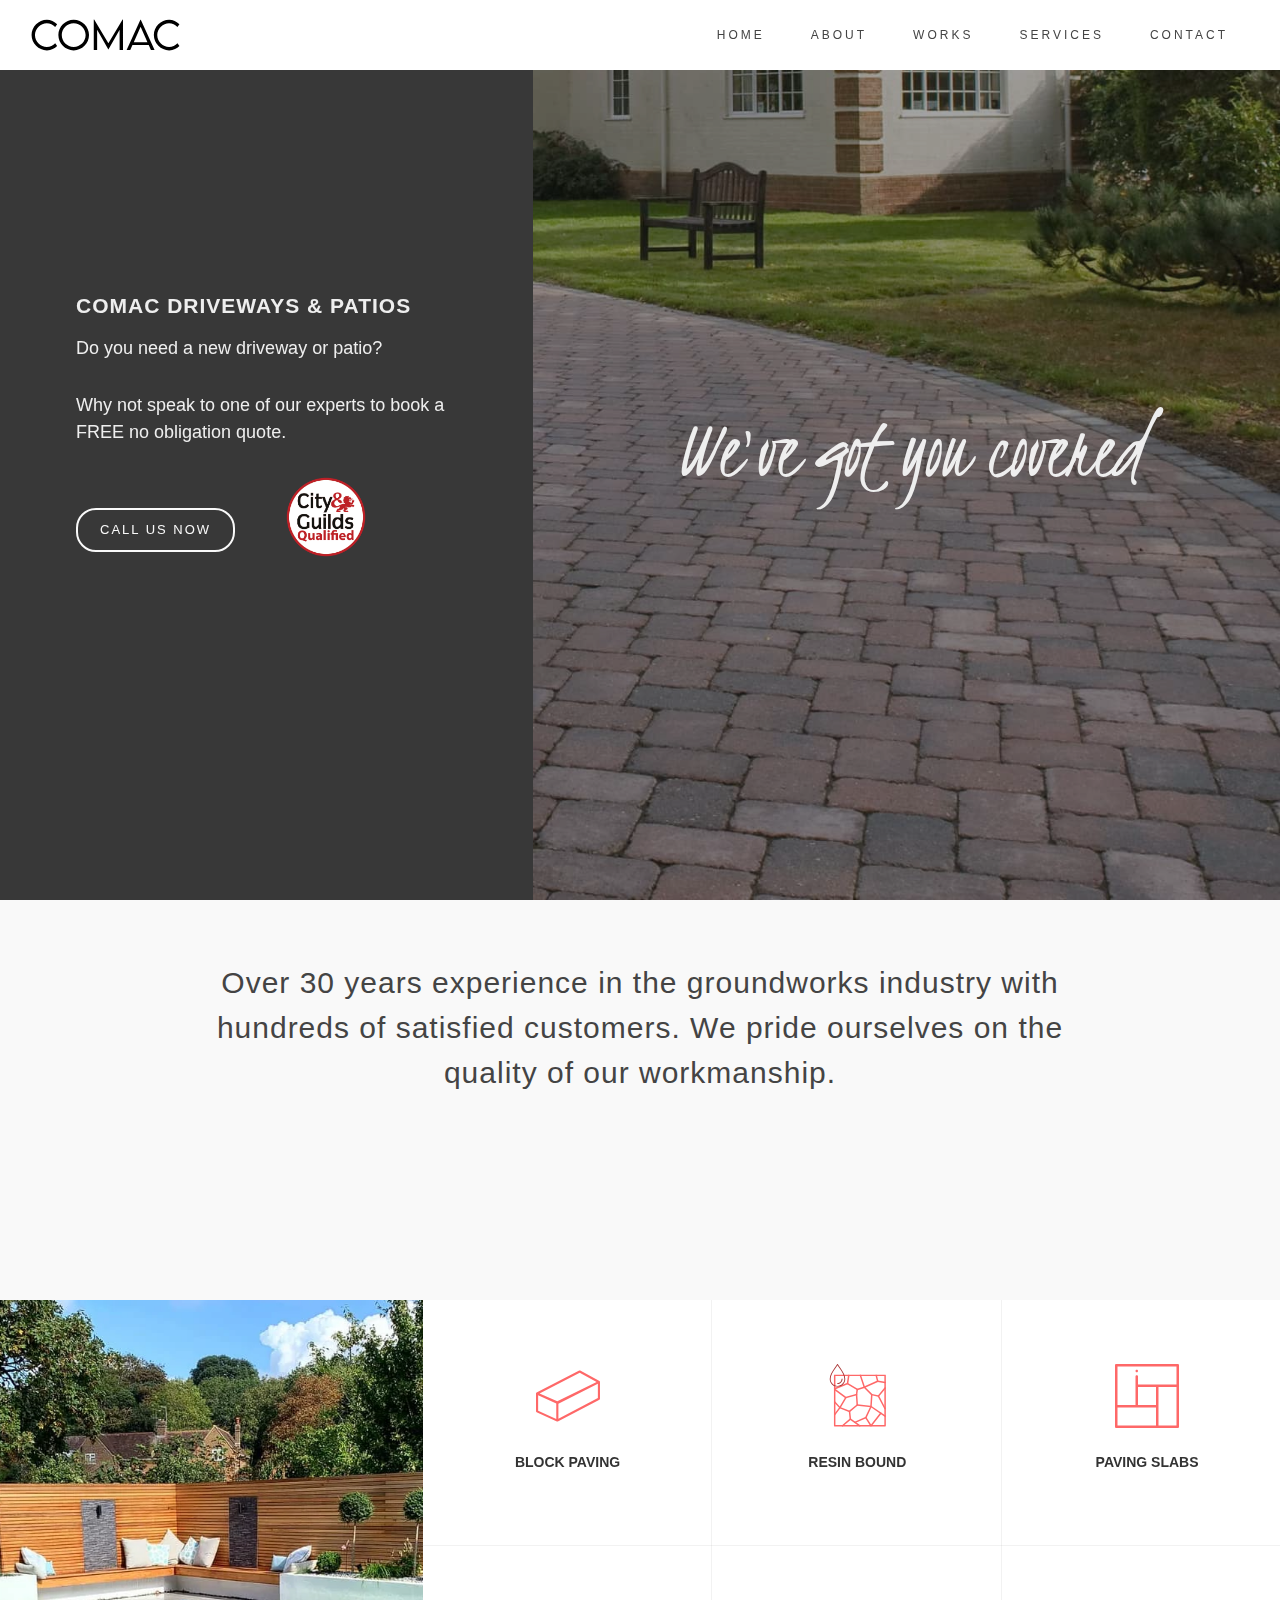
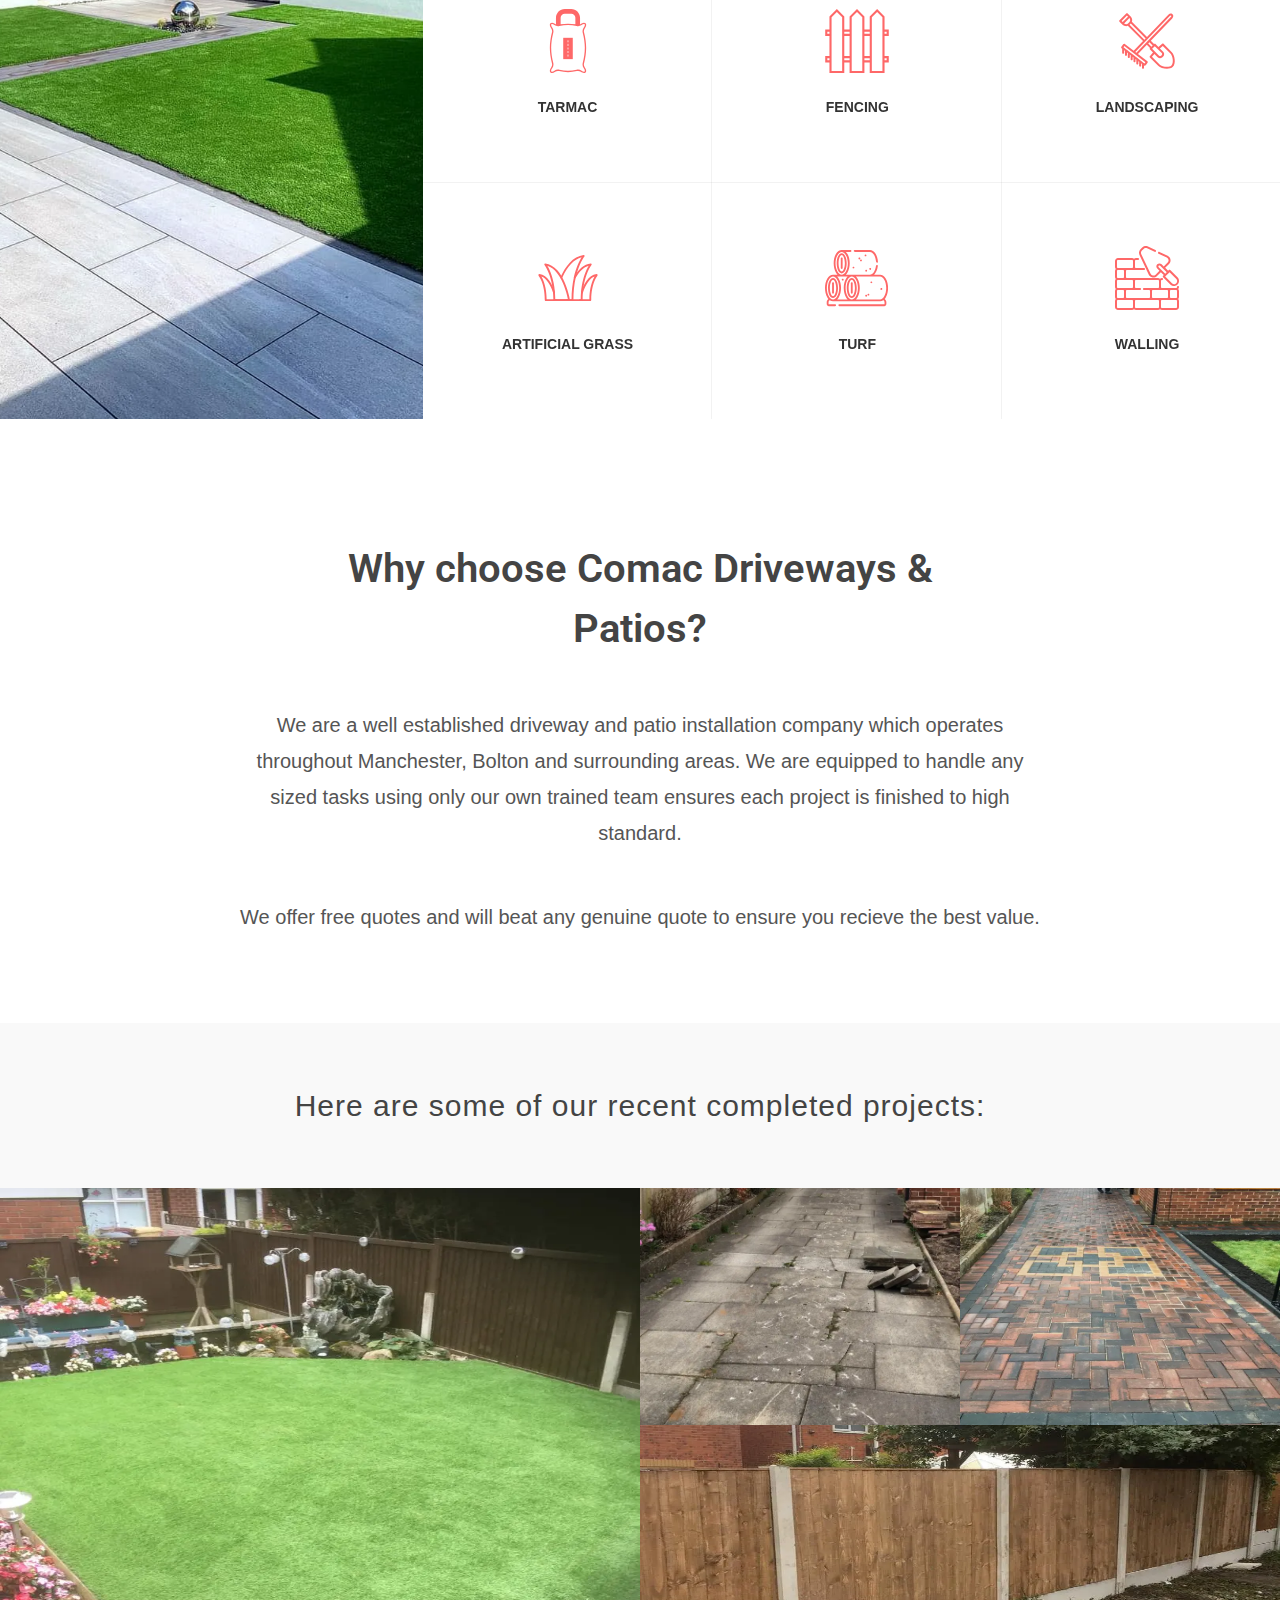
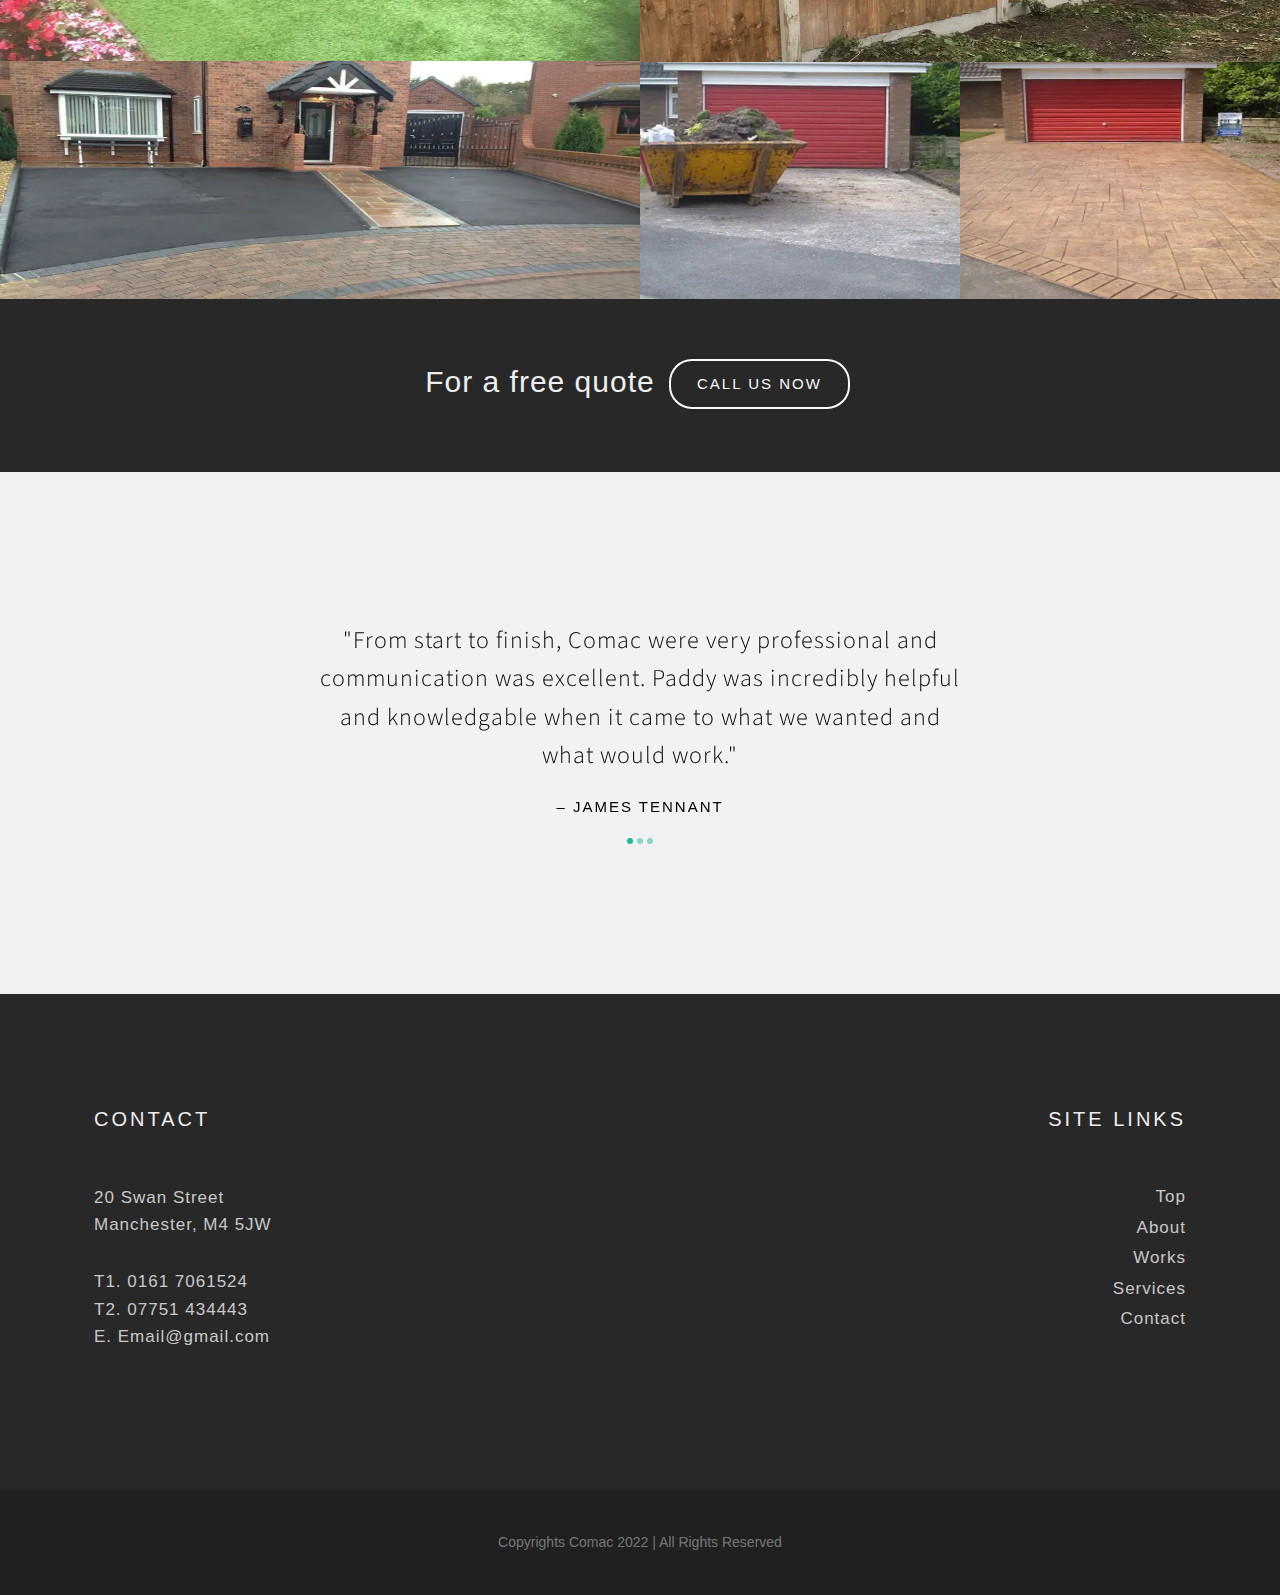
==== index.html @ e68daa1e "file name change" ====
<!DOCTYPE html>
<html dir="ltr" lang="en-US">
<head>

	<meta http-equiv="content-type" content="text/html; charset=utf-8" />
	<meta name="author" content="SemiColonWeb" />

	<!-- Stylesheets
	============================================= -->
	<link href="https://fonts.googleapis.com/css?family=Source+Sans+Pro:300,400,600,700|Roboto:300,400,700|Kristi&display=swap" rel="stylesheet" type="text/css" />
	<link rel="stylesheet" href="css/bootstrap.css" type="text/css" />
	<link rel="stylesheet" href="style.css" type="text/css" />

	<!-- One Page Module Specific Stylesheet -->
	<link rel="stylesheet" href="one-page/onepage.css" type="text/css" />
	<!-- / -->

	<!-- FIller comment -->

	<link rel="stylesheet" href="css/dark.css" type="text/css" />
	<link rel="stylesheet" href="css/font-icons.css" type="text/css" />
	<link rel="stylesheet" href="one-page/css/et-line.css" type="text/css" />
	<link rel="stylesheet" href="css/animate.css" type="text/css" />
	<link rel="stylesheet" href="css/magnific-popup.css" type="text/css" />

	<link rel="stylesheet" href="one-page/css/fonts.css" type="text/css" />

	<link rel="stylesheet" href="css/custom.css" type="text/css" />
	<meta name="viewport" content="width=device-width, initial-scale=1" />

	<!-- Document Title
	============================================= -->
	<title>Driveways and Patios | Comac</title>

</head>

<body class="stretched side-push-panel">

<div class="body-overlay"></div>

	<div id="side-panel" class="dark">

		<div id="side-panel-trigger-close" class="side-panel-trigger"><a href="#"><i class="icon-line-cross"></i></a></div>

		<div class="side-panel-wrap">

			<div class="widget widget_links clearfix">

				<h4>Contact</h4>

				<div style="font-size: 14px; line-height: 1.7;">
					<address style="line-height: 1.7;">
						20 Swan Street<br>
						Manchester, M4 5JW<br>
					</address>

					<div class="clear topmargin-sm"></div>

					<abbr title="Phone Number">Phone:</abbr> 0161 7061524<br>
					<abbr title="Fax">Mobile:</abbr> 07751 434443<br>
					<abbr title="Email Address">Email:</abbr> .........
				</div>

			</div>
		</div>

	</div>

	<!-- Document Wrapper
	============================================= -->
	<div id="wrapper" class="clearfix">

		<!-- Header
		============================================= -->
		<header id="header" class="full-header header-size-custom" data-sticky-shrink="false">
			<div id="header-wrap">
				<div class="container">
					<div class="header-row">

						<!-- Logo
						============================================= -->
						<div id="logo">
							<a href="index.html" class="standard-logo" data-dark-logo="./assets/logo-dark.svg"><img src="./assets/logo-dark.svg" alt="Canvas Logo" style="width: 150px;"></a>
							<a href="index.html" class="retina-logo" data-dark-logo="./assets/logo-dark.svg"><img src="./assets/logo-dark.svg" alt="Canvas Logo" style="width: 100px;"></a>
						</div><!-- #logo end -->

						<!-- <div class="header-misc">

							<div class="side-panel-trigger header-misc-icon">
								<a href="#"><i class="icon-ellipsis-v"></i></a>
							</div>

						</div> -->

						<div id="primary-menu-trigger">
							<svg class="svg-trigger" viewBox="0 0 100 100"><path d="m 30,33 h 40 c 3.722839,0 7.5,3.126468 7.5,8.578427 0,5.451959 -2.727029,8.421573 -7.5,8.421573 h -20"></path><path d="m 30,50 h 40"></path><path d="m 70,67 h -40 c 0,0 -7.5,-0.802118 -7.5,-8.365747 0,-7.563629 7.5,-8.634253 7.5,-8.634253 h 20"></path></svg>
						</div>

						<!-- Primary Navigation
						============================================= -->
						<nav class="primary-menu">

							<ul class="one-page-menu menu-container" data-easing="easeInOutExpo" data-speed="1250" data-offset="65">
								<li class="menu-item">
									<a href="#" class="menu-link" data-href="#wrapper"><div>Home</div></a>
								</li>
								<li class="menu-item">
									<a href="#" class="menu-link" data-href="#section-about"><div>About</div></a>
								</li>
								<li class="menu-item">
									<a href="#" class="menu-link" data-href="#section-works"><div>Works</div></a>
								</li>
								<li class="menu-item">
									<a href="#" class="menu-link" data-href="#section-services"><div>Services</div></a>
								</li>
								<li class="menu-item">
									<a href="#" class="menu-link side-panel-trigger"><div>Contact</div></a>
								</li>
							</ul>

						</nav><!-- #primary-menu end -->

					</div>
				</div>
			</div>
			<div class="header-wrap-clone"></div>
		</header><!-- #header end -->

		<!-- Slider
		============================================= -->
		<section id="slider" class="slider-element slider-parallax min-vh-100 include-header">
			<div class="slider-inner">

				<div class="row position-absolute position-lg-relative w-100 h-100 m-0 align-items-stretch">
					<div class="col-lg-5 col-md-6 dark" style="background-color: #383838;">
						<div class="vertical-middle subscribe-widget" data-loader="button">
							<div class="col-padding">
								<div class="heading-block border-bottom-0 bottommargin-sm">
									<h1 style="line-height: 1.4; font-size: 21px; margin-top: -20px;">Comac Driveways & Patios</h1>

									<p style="margin-top: 15px; font-size: 18px;">Do you need a new driveway or patio?</p>

									<p style="margin-top: 15px; font-size: 18px;">Why not speak to one of our experts to book a FREE no obligation quote.</p>	
									<div class="cert-cont" style="display: flex; width: 210px; align-items: center;">
										<div class="col-12">
											<button  type="submit" class="button button-light button-circle button-border ms-0 topmargin-sm" value="submit">Call us now</button>
										</div>
	
										<img src="./assets/cert.webp" alt="Certificate" style="height: 80px;">
									</div>								
								</div>
								<div class="widget-subscribe-form-result" data-notify-type="success" data-notify-msg=""></div>
							</div>
						</div>
					</div>

					<div class="col-lg-7 col-md-6 center p-0 min-vh-50" style="background: url('one-page/images/page/main.jpg') center center no-repeat; background-size: cover;">
						<div class="fslider h-100 position-absolute" data-speed="2000" data-pause="4000" data-animation="fade" data-arrows="false" data-pagi="false" style="background-color: #333;">
							<div class="flexslider">
								<div class="slider-wrap">
									<div class="slide" style="background: url('demos/media-agency/images/1.jpg') right;background-size: cover;"></div>
									<div class="slide" style="background: url('demos/media-agency/images/2.jpg') right; background-size: cover;"></div>
									<div class="slide" style="background: url('demos/media-agency/images/3.webp') right; background-size: cover;"></div>
								</div>
							</div>
						</div>

						<div class="vertical-middle dark center clearfix">
							<div class="emphasis-title mb-0">
								<h1>
									<span class="t-rotate fw-normal opm-large-word nocolor" style="font-size: 90px; font-family: 'Kristi', cursive;">We've got you covered</span>
								</h1>
							</div>
						</div>

						<div class="video-wrap">
							<div class="video-overlay" style="background-color: rgba(0,0,0,0.2);"></div>
						</div>
					</div>
				</div>

			</div>
		</section><!-- #slider end -->



		<div id="section-services" class="page-section pt-0" style="padding: 0px;">

			<div class="section m-0" style="height: 400px;">
				<div class="container clearfix">
					<div class="mx-auto center" style="max-width: 900px;">
						<h2 class="mb-0 fw-light ls1">	Over 30 years experience in the groundworks industry with hundreds of satisfied customers. We pride ourselves on the quality of our workmanship.</h2>
						
					</div>
				</div>
			</div>

			<div class="row align-items-stretch">

				<div class="col-lg-4 d-none d-md-block" style="background: url('images/services/main-bg.webp') center center no-repeat; background-size: cover;"></div>
				<div class="col-lg-8">
					<div class="row align-items-stretch grid-border clearfix service-grids">
						<div class="col-lg-4 col-md-6 col-padding">
							<div class="feature-box fbox-center fbox-dark fbox-plain">
								<div class="fbox-icon">
									<img src="./assets/block.svg" alt="Block">
								</div>
								<div class="fbox-content fbox-content-sm">
									<h3>Block Paving</h3>
									<p></p>
								</div>
							</div>
						</div>
						<div class="col-lg-4 col-md-6 col-padding">
							<div class="feature-box fbox-center fbox-dark fbox-plain">
								<div class="fbox-icon">
									<img src="./assets/resin.svg" alt="Resin">
								</div>
								<div class="fbox-content fbox-content-sm">
									<h3>Resin Bound</h3>
								</div>
							</div>
						</div>
						<div class="col-lg-4 col-md-6 col-padding">
							<div class="feature-box fbox-center fbox-dark fbox-plain">
								<div class="fbox-icon">
									<img src="./assets/slabs.svg" alt="Slabs">
								</div>
								<div class="fbox-content fbox-content-sm">
									<h3>Paving Slabs</h3>
								</div>
							</div>
						</div>
						<div class="col-lg-4 col-md-6 col-padding">
							<div class="feature-box fbox-center fbox-dark fbox-plain">
								<div class="fbox-icon">
									<img src="./assets/tarmac.svg" alt="Tarmac">
								</div>
								<div class="fbox-content fbox-content-sm">
									<h3>Tarmac</h3>
								</div>
							</div>
						</div>
						<div class="col-lg-4 col-md-6 col-padding">
							<div class="feature-box fbox-center fbox-dark fbox-plain">
								<div class="fbox-icon">
									<img src="./assets/fence.svg" alt="Fencing">
								</div>
								<div class="fbox-content fbox-content-sm">
									<h3>Fencing</h3>
								</div>
							</div>
						</div>
						<div class="col-lg-4 col-md-6 col-padding">
							<div class="feature-box fbox-center fbox-dark fbox-plain">
								<div class="fbox-icon">
									<img src="./assets/landscaping.svg" alt="landscaping">
								</div>
								<div class="fbox-content fbox-content-sm">
									<h3>Landscaping</h3>
								</div>
							</div>
						</div>

						<div class="col-lg-4 col-md-6 col-padding">
							<div class="feature-box fbox-center fbox-dark fbox-plain">
								<div class="fbox-icon">
									<img src="./assets/grass.svg" alt="Artificial grass">
								</div>
								<div class="fbox-content fbox-content-sm">
									<h3>Artificial Grass</h3>
								</div>
							</div>
						</div>

						<div class="col-lg-4 col-md-6 col-padding">
							<div class="feature-box fbox-center fbox-dark fbox-plain">
								<div class="fbox-icon">
									<img src="./assets/turf.svg" alt="Turf">
								</div>
								<div class="fbox-content fbox-content-sm">
									<h3>Turf</h3>
								</div>
							</div>
						</div>

						<div class="col-lg-4 col-md-6 col-padding">
							<div class="feature-box fbox-center fbox-dark fbox-plain">
								<div class="fbox-icon">
									<img src="./assets/wall.svg" alt="Brick Wall">
								</div>
								<div class="fbox-content fbox-content-sm">
									<h3>Walling</h3>
								</div>
							</div>
						</div>
					</div>
				</div>

			</div>

			<!-- Content
		============================================= -->
		<section id="content">
			<div class="content-wrap py-0">

				<div id="section-about" class="center page-section" style="padding-bottom: 40px;">

					<div class="container clearfix">

						<h2 class="mx-auto bottommargin font-body" style="max-width: 700px; font-size: 40px;">Why choose Comac Driveways & Patios?</h2>

						<p class="lead mx-auto bottommargin" style="max-width: 800px;">We are a well established driveway and patio installation company which operates throughout Manchester, Bolton and surrounding areas. We are equipped to handle any sized tasks using only our own trained team ensures each project is finished to high standard.</p>

						<p class="lead mx-auto bottommargin" style="max-width: 800px;">We offer free quotes and will beat any genuine quote to ensure you recieve the best value.</p>
						<div class="clear"></div>

						<!-- <div class="row topmargin-lg mx-auto" style="max-width: 1000px; ">

							<div class="col-md-4 mb-5">

								<div class="team">
									<div class="team-image">
										<img src="one-page/images/team/1.jpg" alt="John Doe">
										<div class="bg-overlay">
											<div class="bg-overlay-content align-items-end" data-hover-animate="fadeIn" data-hover-speed="400">
												<a href="#" class="social-icon si-borderless si-small si-facebook" title="Facebook">
													<i class="icon-facebook"></i>
													<i class="icon-facebook"></i>
												</a>
												<a href="#" class="social-icon si-borderless si-small si-twitter" title="Twitter">
													<i class="icon-twitter"></i>
													<i class="icon-twitter"></i>
												</a>
												<a href="#" class="social-icon si-borderless si-small si-github" title="Github">
													<i class="icon-github"></i>
													<i class="icon-github"></i>
												</a>
											</div>
											<div class="bg-overlay-bg" data-hover-animate="fadeIn" data-hover-speed="400"></div>
										</div>
									</div>
									<div class="team-desc team-desc-bg">
										<div class="team-title"><h4>John Doe</h4><span>CEO</span></div>
									</div>
								</div>

							</div>

							<div class="col-md-4 mb-5">

								<div class="team">
									<div class="team-image">
										<img src="one-page/images/team/2.jpg" alt="Josh Clark">
										<div class="bg-overlay">
											<div class="bg-overlay-content align-items-end" data-hover-animate="fadeIn" data-hover-speed="400">
												<a href="#" class="social-icon si-borderless si-small si-twitter" title="Twitter">
													<i class="icon-twitter"></i>
													<i class="icon-twitter"></i>
												</a>
												<a href="#" class="social-icon si-borderless si-small si-linkedin" title="LinkedIn">
													<i class="icon-linkedin"></i>
													<i class="icon-linkedin"></i>
												</a>
												<a href="#" class="social-icon si-borderless si-small si-flickr" title="Flickr">
													<i class="icon-flickr"></i>
													<i class="icon-flickr"></i>
												</a>
											</div>
											<div class="bg-overlay-bg" data-hover-animate="fadeIn" data-hover-speed="400"></div>
										</div>
									</div>
									<div class="team-desc team-desc-bg">
										<div class="team-title"><h4>Mary Jane</h4><span>Co-Founder</span></div>
									</div>
								</div>

							</div>

							<div class="col-md-4 mb-5">

								<div class="team">
									<div class="team-image">
										<img src="one-page/images/team/3.jpg" alt="Mary Jane">
										<div class="bg-overlay">
											<div class="bg-overlay-content align-items-end" data-hover-animate="fadeIn" data-hover-speed="400">
												<a href="#" class="social-icon si-borderless si-small si-twitter" title="Twitter">
													<i class="icon-twitter"></i>
													<i class="icon-twitter"></i>
												</a>
												<a href="#" class="social-icon si-borderless si-small si-vimeo" title="Vimeo">
													<i class="icon-vimeo"></i>
													<i class="icon-vimeo"></i>
												</a>
												<a href="#" class="social-icon si-borderless si-small si-instagram" title="Instagram">
													<i class="icon-instagram"></i>
													<i class="icon-instagram"></i>
												</a>
											</div>
											<div class="bg-overlay-bg" data-hover-animate="fadeIn" data-hover-speed="400"></div>
										</div>
									</div>
									<div class="team-desc team-desc-bg">
										<div class="team-title"><h4>Josh Clark</h4><span>Sales</span></div>
									</div>
								</div>

							</div>

						</div> -->

					</div>

				</div>

				<div id="section-works" class="page-section pt-0" style="padding-bottom: 0px;">

					<div class="section m-0">
						<div class="container clearfix">
							<div class="mx-auto center" style="max-width: 900px;">
								<h2 class="mb-0 fw-light ls1">Here are some of our recent completed projects:</h2>
							</div>
						</div>
					</div>

					<!-- Portfolio Items
					============================================= -->
					<div class="portfolio grid-container row g-0">

						<article class="portfolio-item col-lg-6 col-md-4 col-sm-6 col-12 wide">
							<div class="grid-inner">
								<div class="portfolio-image">
									<a href="#">
										<img src="./assets/image2.webp" alt="Open Imagination" style="height: 473px;">
									</a>
									<div class="bg-overlay">
										<div class="bg-overlay-content flex-column" data-hover-animate="fadeIn">
											<div class="portfolio-desc p-0 center" data-hover-animate="fadeInDownSmall" data-hover-animate-out="fadeOutUpSmall" data-hover-speed="350">
												<h3><a href="#">Garden Turf</a></h3>
											</div>
										</div>
										<div class="bg-overlay-bg" data-hover-animate="fadeIn"></div>
									</div>
								</div>
							</div>
						</article>

						<article class="portfolio-item col-lg-3 col-md-4 col-sm-6 col-12">
							<div class="grid-inner">
								<div class="portfolio-image">
									<a href="#">
										<img src="./assets/before1.webp" alt="Landscape" style="height: 237px;">
									</a>
									<div class="bg-overlay">
										<div class="bg-overlay-content flex-column" data-hover-animate="fadeIn">
											<div class="portfolio-desc p-0 center" data-hover-animate="fadeInDownSmall" data-hover-animate-out="fadeOutUpSmall" data-hover-speed="350">
												<h3><a href="#">Block Paving</a></h3>
												<span><a href="#">Before</a></span>
											</div>
										</div>
										<div class="bg-overlay-bg" data-hover-animate="fadeIn"></div>
									</div>
								</div>
							</div>
						</article>

						<article class="portfolio-item col-lg-3 col-md-4 col-sm-6 col-12">
							<div class="grid-inner">
								<div class="portfolio-image">
									<a href="#">
										<img src="./assets/image3.webp" alt="Tiling" style="height: 237px;">
									</a>
									<div class="bg-overlay">
										<div class="bg-overlay-content flex-column" data-hover-animate="fadeIn">
											<div class="portfolio-desc p-0 center" data-hover-animate="fadeInDownSmall" data-hover-animate-out="fadeOutUpSmall" data-hover-speed="350">
												<h3><a href="#">Block Paving</a></h3>
												<span><a href="#">After</a><a href="#"></a></span>
											</div>
										</div>
										<div class="bg-overlay-bg" data-hover-animate="fadeIn"></div>
									</div>
								</div>
							</div>
						</article>

						<article class="portfolio-item col-lg-6 col-md-4 col-sm-6 col-12 wide">
							<div class="grid-inner">
								<div class="portfolio-image">
									<a href="#">
										<img src="./assets/image4.webp" alt="Fencing" style="height: 237px;">
									</a>
									<div class="bg-overlay">
										<div class="bg-overlay-content flex-column" data-hover-animate="fadeIn">
											<div class="portfolio-desc p-0 center" data-hover-animate="fadeInDownSmall" data-hover-animate-out="fadeOutUpSmall" data-hover-speed="350">
												<h3><a href="#">Fencing</a></h3>
											</div>
										</div>
										<div class="bg-overlay-bg" data-hover-animate="fadeIn"></div>
									</div>
								</div>
							</div>
						</article>

						<article class="portfolio-item col-lg-6 col-md-4 col-sm-6 col-12 wide">
							<div class="grid-inner">
								<div class="portfolio-image">
									<a href="#">
										<img src="./assets/long_section.webp" style="height: 238px;" alt="Landscaping">
									</a>
									<div class="bg-overlay">
										<div class="bg-overlay-content flex-column" data-hover-animate="fadeIn">
											<div class="portfolio-desc p-0 center" data-hover-animate="fadeInDownSmall" data-hover-animate-out="fadeOutUpSmall" data-hover-speed="350">
												<h3><a href="#">Tarmac Driveway</a></h3>
											</div>
										</div>
										<div class="bg-overlay-bg" data-hover-animate="fadeIn"></div>
									</div>
								</div>
							</div>
						</article>

						<article class="portfolio-item col-lg-3 col-md-4 col-sm-6 col-12">
							<div class="grid-inner">
								<div class="portfolio-image">
									<a href="#">
										<img src="./assets/before2.webp" alt="Before Image" style="height: 237px;">
									</a>
									<div class="bg-overlay">
										<div class="bg-overlay-content flex-column" data-hover-animate="fadeIn">
											<div class="portfolio-desc p-0 center" data-hover-animate="fadeInDownSmall" data-hover-animate-out="fadeOutUpSmall" data-hover-speed="350">
												<h3><a href="#">Paving Flags</a></h3>
												<span><a href="#">Before</a></span>
											</div>
										</div>
										<div class="bg-overlay-bg" data-hover-animate="fadeIn"></div>
									</div>
								</div>
							</div>
						</article>

						<article class="portfolio-item col-lg-3 col-md-4 col-sm-6 col-12">
							<div class="grid-inner">
								<div class="portfolio-image">
									<a href="#">
										<img src="./assets/after2.webp" alt="After Image" style="height: 237px;">
									</a>
									<div class="bg-overlay">
										<div class="bg-overlay-content flex-column" data-hover-animate="fadeIn">
											<div class="portfolio-desc p-0 center" data-hover-animate="fadeInDownSmall" data-hover-animate-out="fadeOutDownSmall" data-hover-speed="350">
												<h3><a href="#">Paving Flags</a></h3>
												<span><a href="#">After</a></span>
											</div>
										</div>
										<div class="bg-overlay-bg" data-hover-animate="fadeIn"></div>
									</div>
								</div>
							</div>
						</article>

					</div><!-- #portfolio end -->
				</div>

				<!-- <div id="section-blog" class="page-section">

					<h2 class="text-center text-uppercase fw-light ls3 font-body">Recently From the Blog</h2>

					<div class="section mb-0">
						<div class="container clearfix">

							<div class="row posts-md mt-5 col-mb-50 mb-0">

								<div class="entry col-md-6">
									<div class="grid-inner row align-items-center">
										<div class="col-lg-6">
											<div class="entry-image">
												<a href="#"><img src="one-page/images/blog/1.jpg" alt="Paris"></a>
											</div>
										</div>
										<div class="col-lg-6 mt-3 mt-lg-0">
											<span class="before-heading fst-normal">Press &amp; Media</span>
											<div class="entry-title nott">
												<h3 class="fw-normal"><a href="#">Global Meetup Program is Launching!</a></h3>
											</div>
											<div class="entry-content">
												<a href="#" class="more-link">Read more <i class="icon-angle-right"></i></a>
											</div>
										</div>
									</div>
								</div>

								<div class="entry col-md-6">
									<div class="grid-inner row align-items-center">
										<div class="col-lg-6">
											<div class="entry-image">
												<a href="#"><img src="one-page/images/blog/2.jpg" alt="Paris"></a>
											</div>
										</div>
										<div class="col-lg-6 mt-3 mt-lg-0">
											<span class="before-heading fst-normal">Inside Scoops</span>
											<div class="entry-title nott">
												<h3 class="fw-normal"><a href="#">The New YouTube Economy unfolds itself</a></h3>
											</div>
											<div class="entry-content">
												<a href="#" class="more-link">Read more <i class="icon-angle-right"></i></a>
											</div>
										</div>
									</div>
								</div>

								<div class="entry col-md-6">
									<div class="grid-inner row align-items-center">
										<div class="col-lg-6">
											<div class="entry-image">
												<a href="#"><img src="one-page/images/blog/3.jpg" alt="Paris"></a>
											</div>
										</div>
										<div class="col-lg-6 mt-3 mt-lg-0">
											<span class="before-heading fst-normal">Video Blog</span>
											<div class="entry-title nott">
												<h3 class="fw-normal"><a href="#">Kicking Off Design Party in Style</a></h3>
											</div>
											<div class="entry-content">
												<a href="#" class="more-link">Read more <i class="icon-angle-right"></i></a>
											</div>
										</div>
									</div>
								</div>

								<div class="entry col-md-6">
									<div class="grid-inner row align-items-center">
										<div class="col-lg-6">
											<div class="entry-image">
												<a href="#"><img src="one-page/images/blog/4.jpg" alt="Paris"></a>
											</div>
										</div>
										<div class="col-lg-6 mt-3 mt-lg-0">
											<span class="before-heading fst-normal">Inspiration</span>
											<div class="entry-title nott">
												<h3 class="fw-normal"><a href="#">Top Ten Signs You're a Designer</a></h3>
											</div>
											<div class="entry-content">
												<a href="#" class="more-link">Read more <i class="icon-angle-right"></i></a>
											</div>
										</div>
									</div>
								</div>

							</div>

						</div>
					</div>

					<div class="container topmargin-lg clearfix">

						<div id="oc-clients" class="owl-carousel topmargin image-carousel carousel-widget" data-margin="80" data-loop="true" data-nav="false" data-autoplay="5000" data-pagi="false" data-items-xs="2" data-items-sm="3" data-items-md="4" data-items-lg="5" data-items-xl="6">

							<div class="oc-item"><a href="#"><img src="images/clients/1.png" alt="Clients"></a></div>
							<div class="oc-item"><a href="#"><img src="images/clients/2.png" alt="Clients"></a></div>
							<div class="oc-item"><a href="#"><img src="images/clients/3.png" alt="Clients"></a></div>
							<div class="oc-item"><a href="#"><img src="images/clients/4.png" alt="Clients"></a></div>
							<div class="oc-item"><a href="#"><img src="images/clients/5.png" alt="Clients"></a></div>
							<div class="oc-item"><a href="#"><img src="images/clients/6.png" alt="Clients"></a></div>
							<div class="oc-item"><a href="#"><img src="images/clients/7.png" alt="Clients"></a></div>
							<div class="oc-item"><a href="#"><img src="images/clients/8.png" alt="Clients"></a></div>
							<div class="oc-item"><a href="#"><img src="images/clients/9.png" alt="Clients"></a></div>
							<div class="oc-item"><a href="#"><img src="images/clients/10.png" alt="Clients"></a></div>

						</div>

					</div>

				</div> -->

				<!-- <div id="section-contact" class="page-section pt-0">

					<div class="row mx-0 bottommargin-lg align-items-stretch">
						<div class="col-lg-8 col-md-6 d-none d-md-block px-0">
							<div class="gmap h-100" data-address="Melbourne, Australia" data-maptype="ROADMAP" data-zoom="14" data-markers='[{ address: "Melbourne, Australia", html: "Melbourne, Australia", icon:{ image: "one-page/images/icons/map-icon-red.png", iconsize: [32, 32], iconanchor: [14,44] } }]' data-styles='[{"featureType":"all","elementType":"labels.text.fill","stylers":[{"saturation":36},{"color":"#000000"},{"lightness":40}]},{"featureType":"all","elementType":"labels.text.stroke","stylers":[{"visibility":"on"},{"color":"#000000"},{"lightness":16}]},{"featureType":"all","elementType":"labels.icon","stylers":[{"visibility":"off"}]},{"featureType":"administrative","elementType":"geometry.fill","stylers":[{"color":"#000000"},{"lightness":20}]},{"featureType":"administrative","elementType":"geometry.stroke","stylers":[{"color":"#000000"},{"lightness":17},{"weight":1.2}]},{"featureType":"administrative","elementType":"labels","stylers":[{"visibility":"off"}]},{"featureType":"administrative.country","elementType":"all","stylers":[{"visibility":"simplified"}]},{"featureType":"administrative.country","elementType":"geometry","stylers":[{"visibility":"simplified"}]},{"featureType":"administrative.country","elementType":"labels.text","stylers":[{"visibility":"simplified"}]},{"featureType":"administrative.province","elementType":"all","stylers":[{"visibility":"off"}]},{"featureType":"administrative.locality","elementType":"all","stylers":[{"visibility":"simplified"},{"saturation":"-100"},{"lightness":"30"}]},{"featureType":"administrative.neighborhood","elementType":"all","stylers":[{"visibility":"off"}]},{"featureType":"administrative.land_parcel","elementType":"all","stylers":[{"visibility":"off"}]},{"featureType":"landscape","elementType":"all","stylers":[{"visibility":"simplified"},{"gamma":"0.00"},{"lightness":"74"}]},{"featureType":"landscape","elementType":"geometry","stylers":[{"color":"#000000"},{"lightness":20}]},{"featureType":"landscape.man_made","elementType":"all","stylers":[{"lightness":"3"}]},{"featureType":"poi","elementType":"all","stylers":[{"visibility":"off"}]},{"featureType":"poi","elementType":"geometry","stylers":[{"color":"#000000"},{"lightness":21}]},{"featureType":"road","elementType":"geometry","stylers":[{"visibility":"simplified"}]},{"featureType":"road.highway","elementType":"geometry.fill","stylers":[{"color":"#000000"},{"lightness":17}]},{"featureType":"road.highway","elementType":"geometry.stroke","stylers":[{"color":"#000000"},{"lightness":29},{"weight":0.2}]},{"featureType":"road.arterial","elementType":"geometry","stylers":[{"color":"#000000"},{"lightness":18}]},{"featureType":"road.local","elementType":"geometry","stylers":[{"color":"#000000"},{"lightness":16}]},{"featureType":"transit","elementType":"geometry","stylers":[{"color":"#000000"},{"lightness":19}]},{"featureType":"water","elementType":"geometry","stylers":[{"color":"#000000"},{"lightness":17}]}]'></div>
						</div>
						<div class="col-lg-4 col-md-6" style="background-color: #F5F5F5;">
							<div class="col-padding">
								<h3 class="font-body fw-normal ls1">Our Headquarters</h3>

								<div style="font-size: 16px; line-height: 1.7;">
									<address style="line-height: 1.7;">
										<strong>North America:</strong><br>
										795 Folsom Ave, Suite 600<br>
										San Francisco, CA 94107<br>
									</address>

									<div class="clear topmargin-sm"></div>

									<address style="line-height: 1.7;">
										<strong>Europe:</strong><br>
										795 Folsom Ave, Suite 600<br>
										San Francisco, CA 94107<br>
									</address>

									<div class="clear topmargin"></div>

									<abbr title="Phone Number"><strong>Phone:</strong></abbr> (1) 8547 632521<br>
									<abbr title="Fax"><strong>Fax:</strong></abbr> (1) 11 4752 1433<br>
									<abbr title="Email Address"><strong>Email:</strong></abbr> info@canvas.com
								</div>
							</div>
						</div>
					</div>

					<div class="container clearfix">

						<div class="mx-auto topmargin" style="max-width: 850px;">

							<div class="form-widget">

								<div class="form-result"></div>

								<form class="row mb-0" id="template-contactform" name="template-contactform" action="include/form.php" method="post">

									<div class="form-process">
										<div class="css3-spinner">
											<div class="css3-spinner-scale-ripple">
												<div></div>
												<div></div>
												<div></div>
											</div>
										</div>
									</div>

									<div class="col-md-6 mb-4">
										<input type="text" id="template-contactform-name" name="template-contactform-name" value="" class="sm-form-control border-form-control required" placeholder="Name" />
									</div>
									<div class="col-md-6 mb-4">
										<input type="email" id="template-contactform-email" name="template-contactform-email" value="" class="required email sm-form-control border-form-control" placeholder="Email Address" />
									</div>

									<div class="w-100"></div>

									<div class="col-md-4 mb-4">
										<input type="text" id="template-contactform-phone" name="template-contactform-phone" value="" class="sm-form-control border-form-control" placeholder="Phone" />
									</div>

									<div class="col-md-8 mb-4">
										<input type="text" id="template-contactform-subject" name="subject" value="" class="required sm-form-control border-form-control" placeholder="Subject" />
									</div>

									<div class="w-100"></div>

									<div class="col-12 mb-4">
										<textarea class="required sm-form-control border-form-control" id="template-contactform-message" name="template-contactform-message" rows="7" cols="30" placeholder="Your Message"></textarea>
									</div>

									<div class="col-12 center mb-4">
										<button class="button button-border button-circle fw-medium ms-0 topmargin-sm" type="submit" id="template-contactform-submit" name="template-contactform-submit" value="submit">Send Message</button>
										<br>
										<small style="display: block; font-size: 13px; margin-top: 15px;">We'll do our best to get back to you within 6-8 working hours.</small>
									</div>

									<div class="w-100"></div>

									<div class="col-12 d-none">
										<input type="text" id="template-contactform-botcheck" name="template-contactform-botcheck" value="" class="sm-form-control" />
									</div>

									<input type="hidden" name="prefix" value="template-contactform-">

								</form>

							</div>

						</div>

					</div>

				</div> -->

			</div>
		</section><!-- #content end -->

			<div class="section dark m-0">
				<div class="mx-auto center" style="max-width: 900px;">
					<h2 class="mb-0 fw-light ls1">For a free quote <a href="#" data-scrollto="#template-contactform" data-offset="140" data-easing="easeInOutExpo" data-speed="1250" class="button button-border button-circle button-light button-large my-0" style="position: relative; top: -3px;">Call us now</a></h2>
				</div>
			</div>

			<div class="section parallax m-0 dark" style="background: rgb(242, 242, 242); padding: 150px 0;" data-bottom-top="background-position:0px 0px;" data-top-bottom="background-position:0px -300px;">

				<div class="container clearfix">

					<div class="row justify-content-center">
						<div class="col-md-7">
							<div class="fslider testimonial testimonial-full bg-transparent border-0 shadow-none p-0" data-arrows="false">
								<div class="flexslider">
									<div class="slider-wrap">
										<div class="slide">
											<div class="testi-content">
												<p style="color: black;">From start to finish, Comac were very professional and communication was excellent. Paddy was incredibly helpful and knowledgable when it came to what we wanted and what would work.</p>
												<div style="color: black;" class="testi-meta">
													James Tennant
													<span></span>
												</div>
											</div>
										</div>
										<div class="slide">
											<div style="color: black;" class="testi-content">
												<p>Highly professional and experienced workmen. Works were carried out in an extremely timely manner to a very high standard, highly recommended company will definitely be using them again</p>
												<div class="testi-meta">
													Lisa Ta'eed
													<span></span>
												</div>
											</div>
										</div>
										<div style="color: black;" class="slide">
											<div class="testi-content">
												<p>Would recommend this company. Friendly and efficient team, and a stress free experience. The finished driveway looks great and we are really happy with the end result.</p>
												<div class="testi-meta">
													John Harris
													<span></span>
												</div>
											</div>
										</div>
									</div>
								</div>
							</div>
						</div>
					</div>

				</div>

			</div>

		</div>

		<!-- Footer
		============================================= -->
		<footer id="footer" class="dark border-0">

			<div class="container center">
				<div class="footer-widgets-wrap">

					<div class="row mx-auto clearfix">

						<div class="col-lg-4">

							<div class="widget clearfix footer-links">
								<h4>Contact</h4>

								<p class="lead" >20 Swan Street<br>Manchester, M4 5JW</p>
								<p class="lead">T1. 0161 7061524<br>T2. 07751 434443<br>E. Email@gmail.com</p>
							</div>
						</div>

						<div class="col-lg-4">

							<!-- <div class="widget subscribe-widget clearfix" data-loader="button">
								<h4>Subscribe</h4>

								<div class="widget-subscribe-form-result"></div>
								<form id="widget-subscribe-form" action="include/subscribe.php" method="post" class="mb-0">
									<input type="email" id="widget-subscribe-form-email" name="widget-subscribe-form-email" class="form-control form-control-lg not-dark required email" placeholder="Your Email Address">
									<button class="button button-border button-circle button-light topmargin-sm" type="submit">Subscribe Now</button>
								</form>
							</div> -->

						</div>

						<div class="col-lg-4">

							<div class="widget clearfix footer-nav">
								<h4>Site Links</h4>

								<ul class="list-unstyled footer-site-links mb-0">
									<li><a href="#" data-scrollto="#wrapper" data-easing="easeInOutExpo" data-speed="1250" data-offset="70">Top</a></li>
									<li><a href="#" data-scrollto="#section-about" data-easing="easeInOutExpo" data-speed="1250" data-offset="70">About</a></li>
									<li><a href="#" data-scrollto="#section-works" data-easing="easeInOutExpo" data-speed="1250" data-offset="70">Works</a></li>
									<li><a href="#" data-scrollto="#section-services" data-easing="easeInOutExpo" data-speed="1250" data-offset="70">Services</a></li>
									<li><a href="#" class="side-panel-trigger" data-easing="easeInOutExpo" data-speed="1250" data-offset="70">Contact</a></li>
								</ul>
							</div>
						</div>

					</div>
				</div>
			</div>

			<div id="copyrights">
				<div class="container center clearfix">
					Copyrights Comac 2022 | All Rights Reserved
				</div>
			</div>

		</footer><!-- #footer end -->

	</div><!-- #wrapper end -->

	<!-- Go To Top
	============================================= -->
	<div id="gotoTop">
		<img src="./assets/up-arrows.svg" alt="chevron" style="width: 20px; height: 20px;">
	</div>

	<!-- JavaScripts
	============================================= -->
	<script src="js/jquery.js"></script>
	<script src="js/plugins.min.js"></script>
	<script src="https://maps.google.com/maps/api/js?key=YOUR-API-KEY"></script>

	<!-- Footer Scripts
	============================================= -->
	<script src="js/functions.js"></script>

</body>
</html>
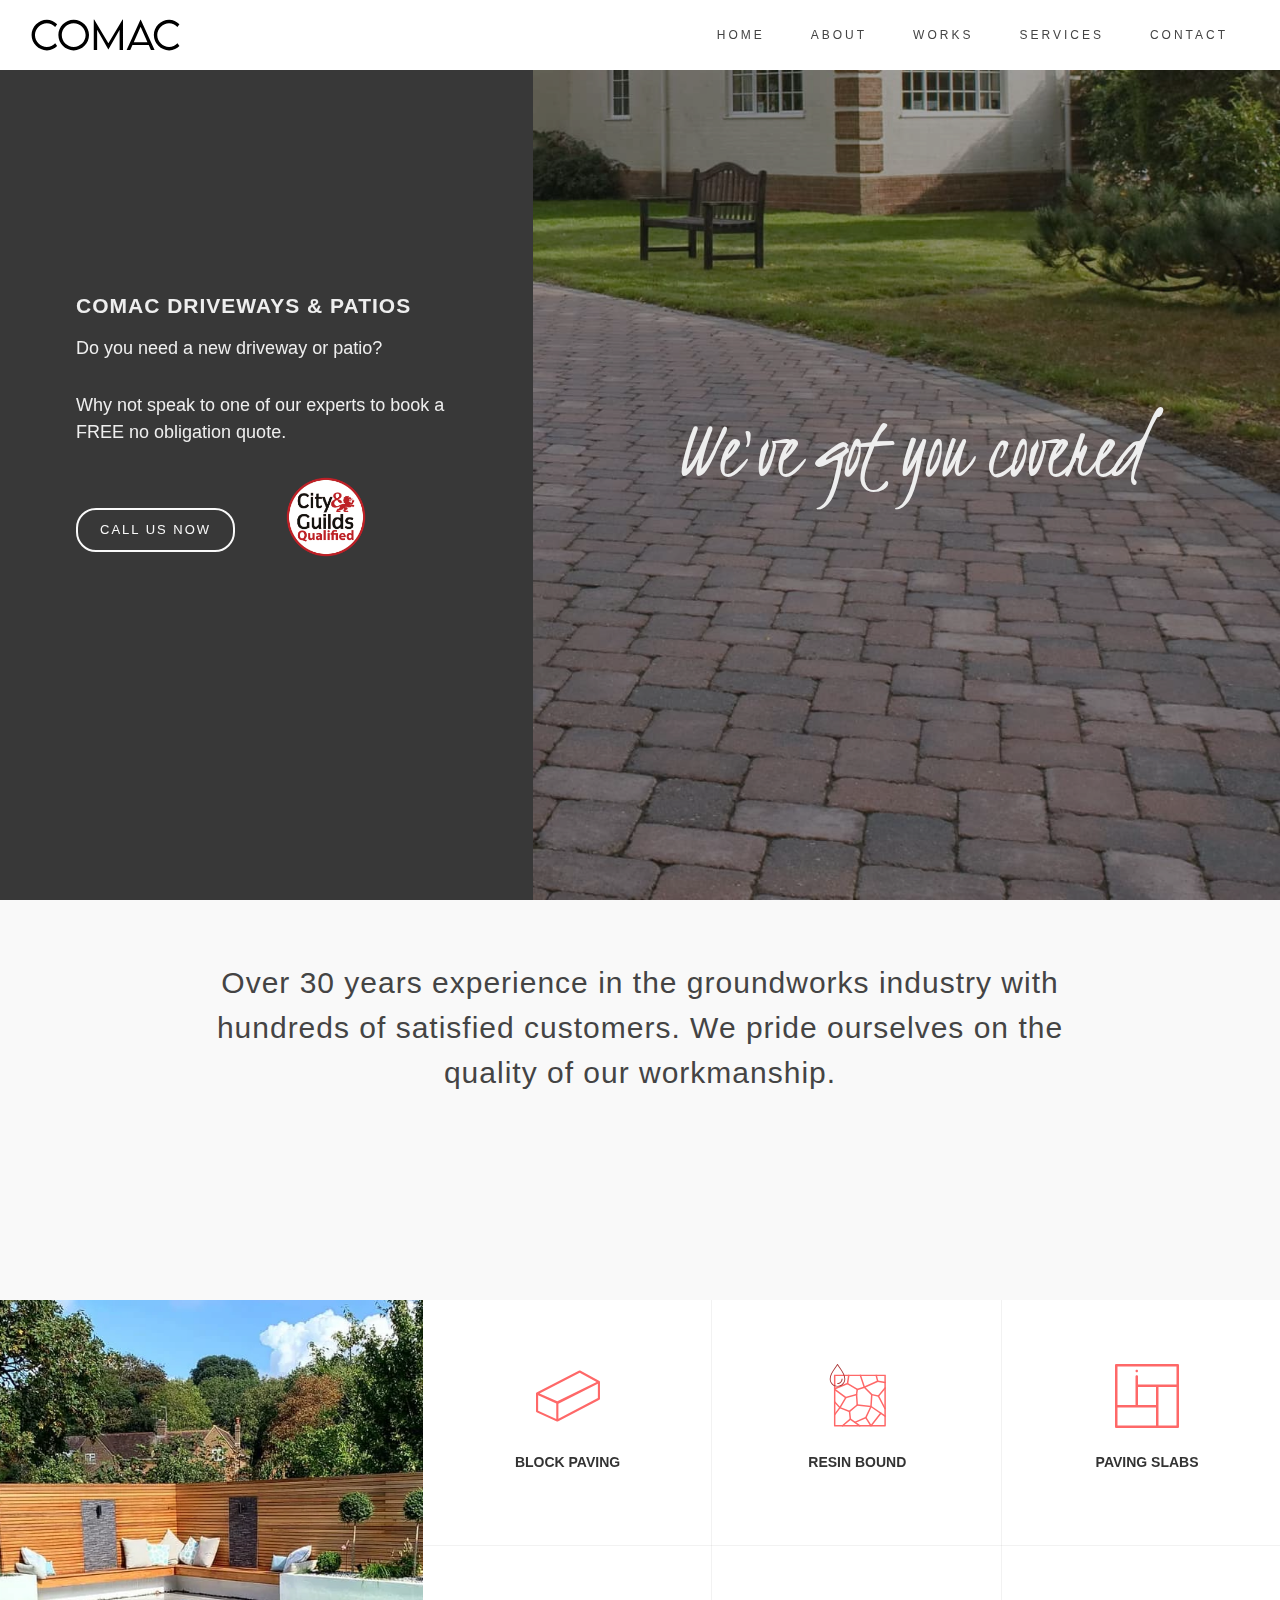
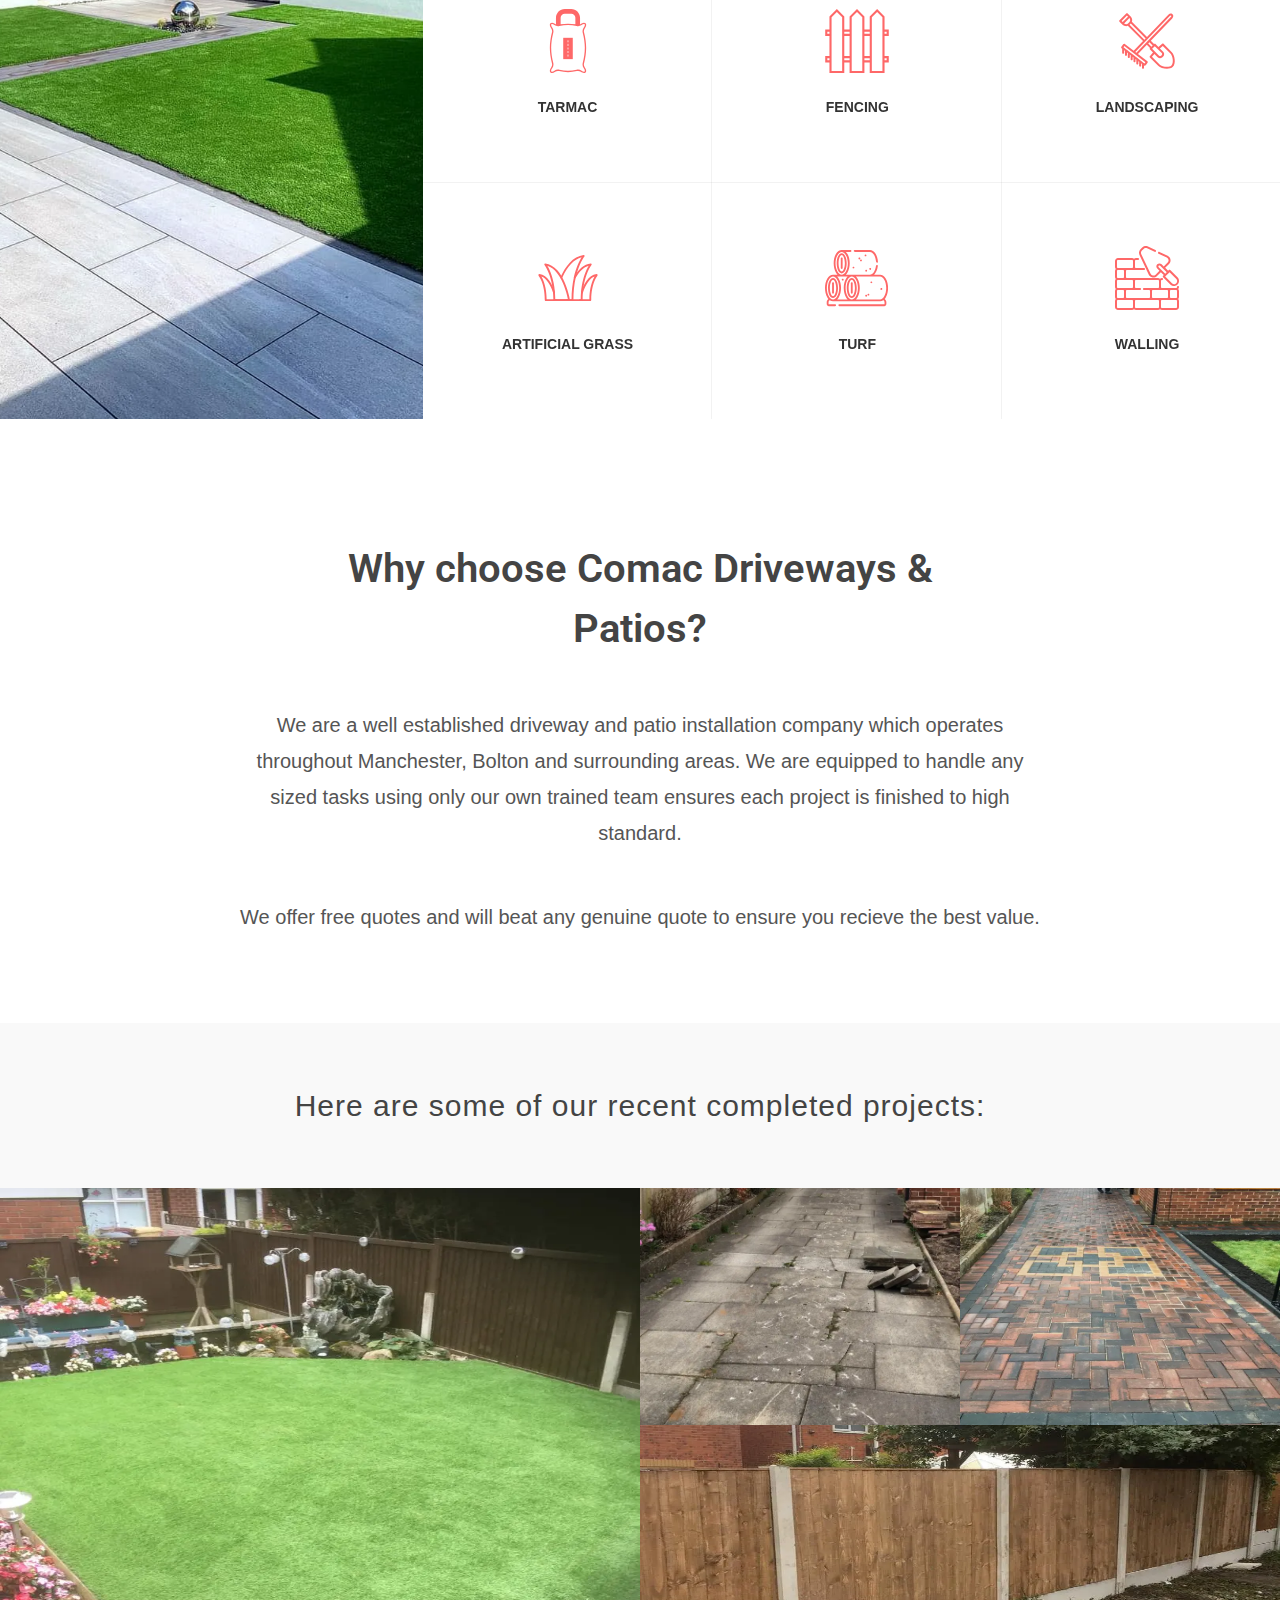
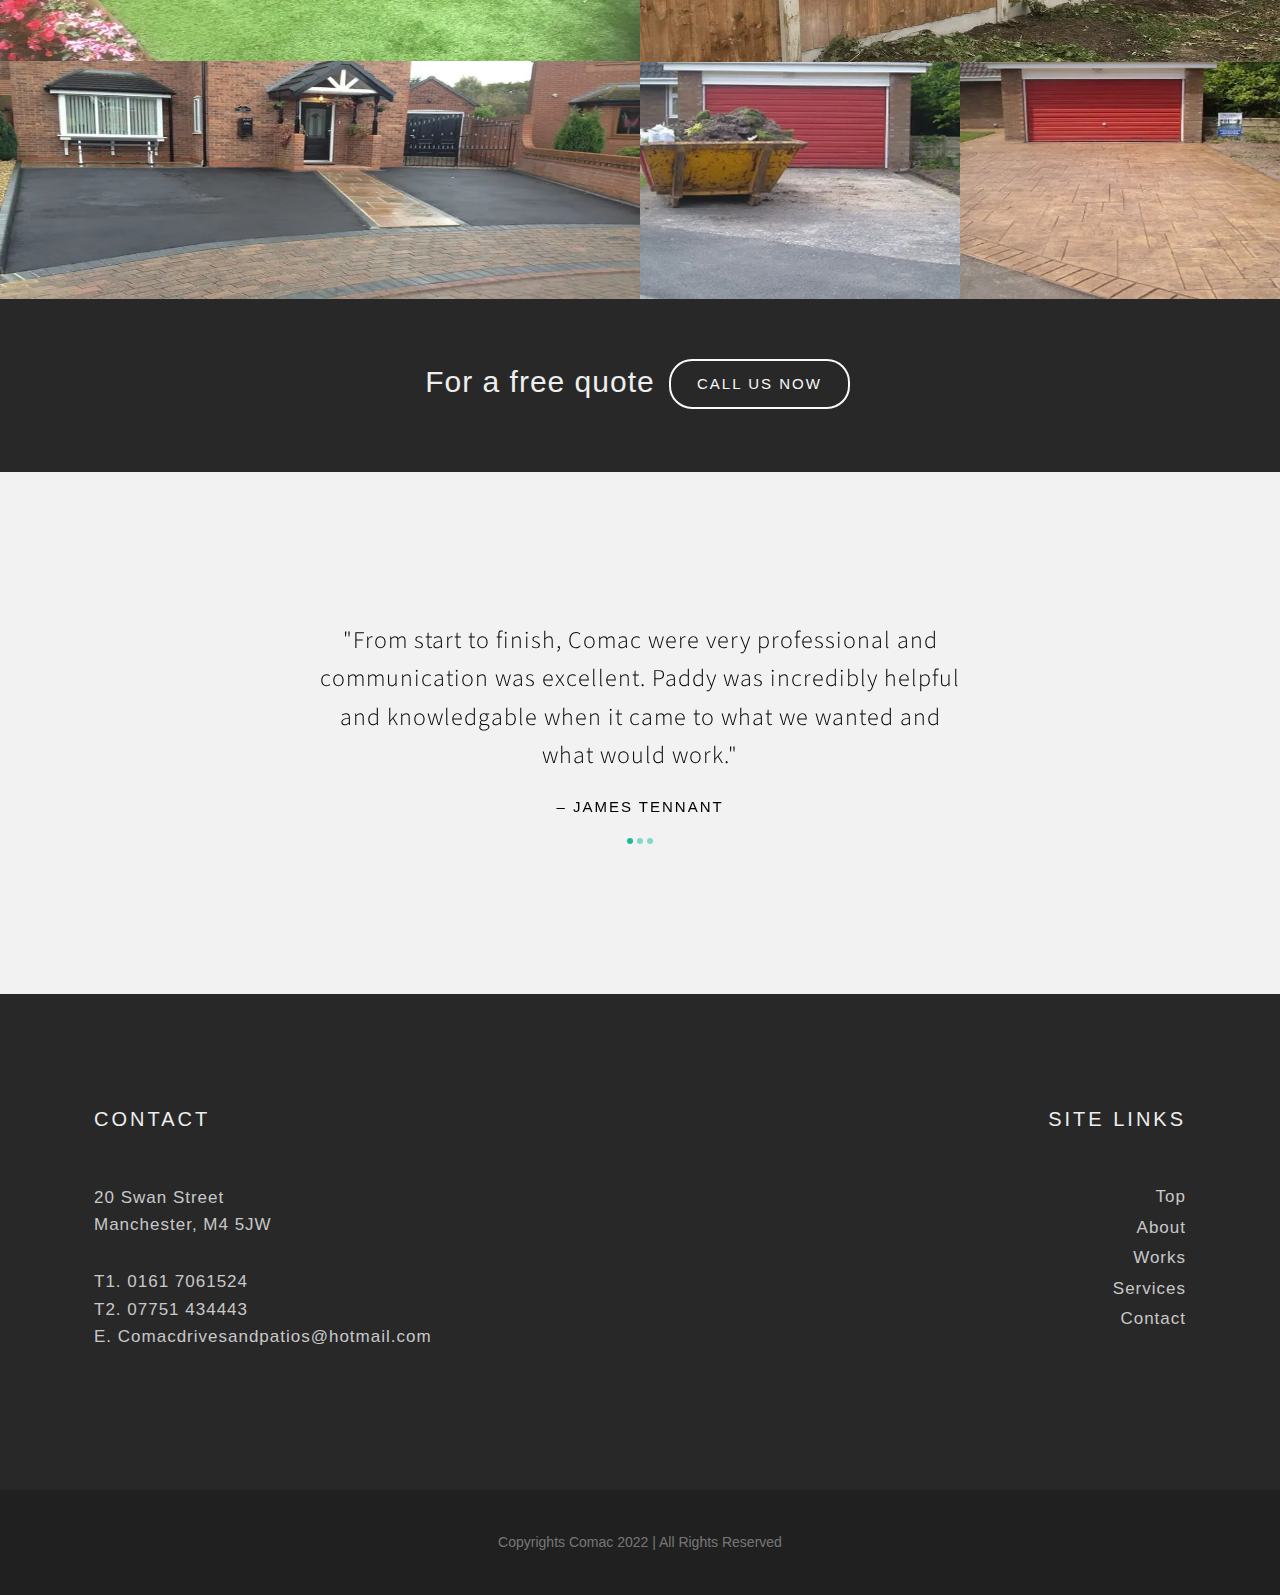
==== commit 8dde34bf: "added emails" ====
--- a/index.html
+++ b/index.html
@@ -58,7 +58,7 @@
 
 					<abbr title="Phone Number">Phone:</abbr> 0161 7061524<br>
 					<abbr title="Fax">Mobile:</abbr> 07751 434443<br>
-					<abbr title="Email Address">Email:</abbr> .........
+					<abbr title="Email Address">Email:</abbr> Comacdrivesandpatios@hotmail.com
 				</div>
 
 			</div>
@@ -845,7 +845,7 @@
 								<h4>Contact</h4>
 
 								<p class="lead" >20 Swan Street<br>Manchester, M4 5JW</p>
-								<p class="lead">T1. 0161 7061524<br>T2. 07751 434443<br>E. Email@gmail.com</p>
+								<p class="lead">T1. 0161 7061524<br>T2. 07751 434443<br>E. Comacdrivesandpatios@hotmail.com</p>
 							</div>
 						</div>
 
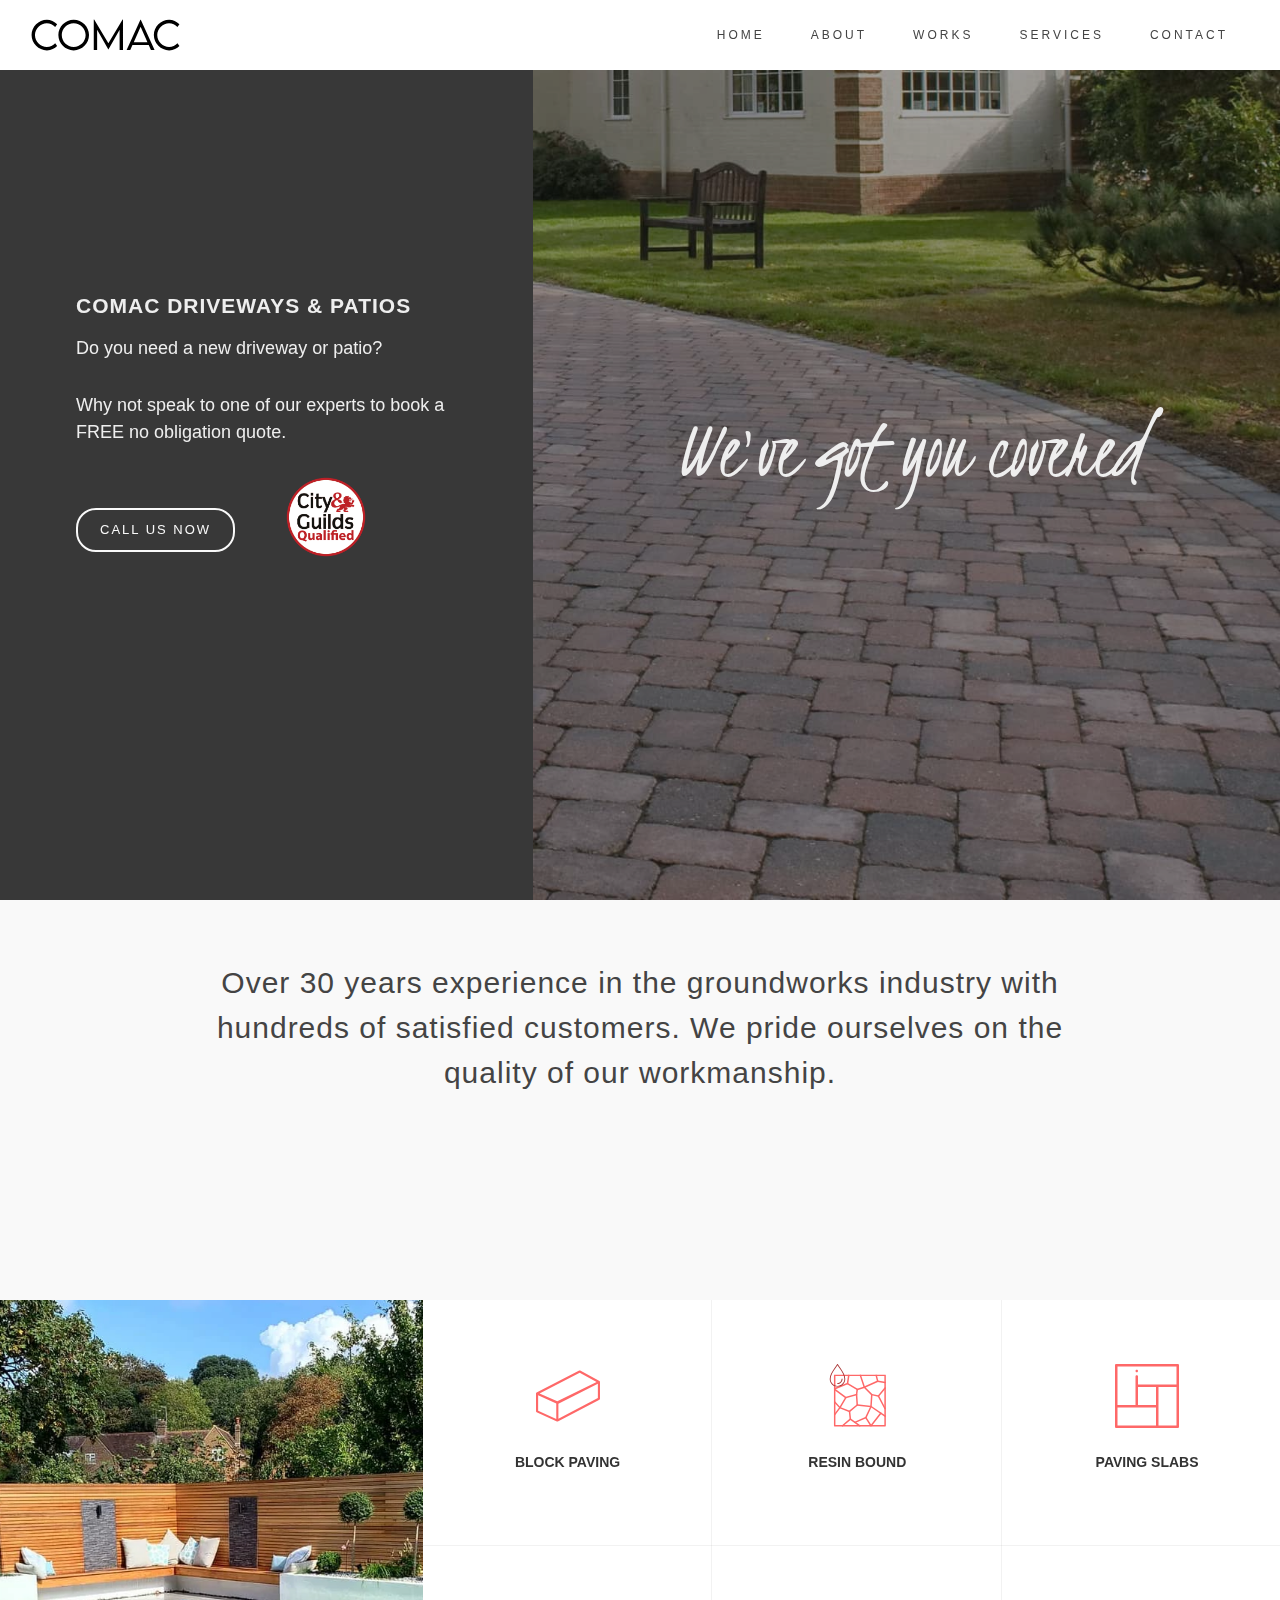
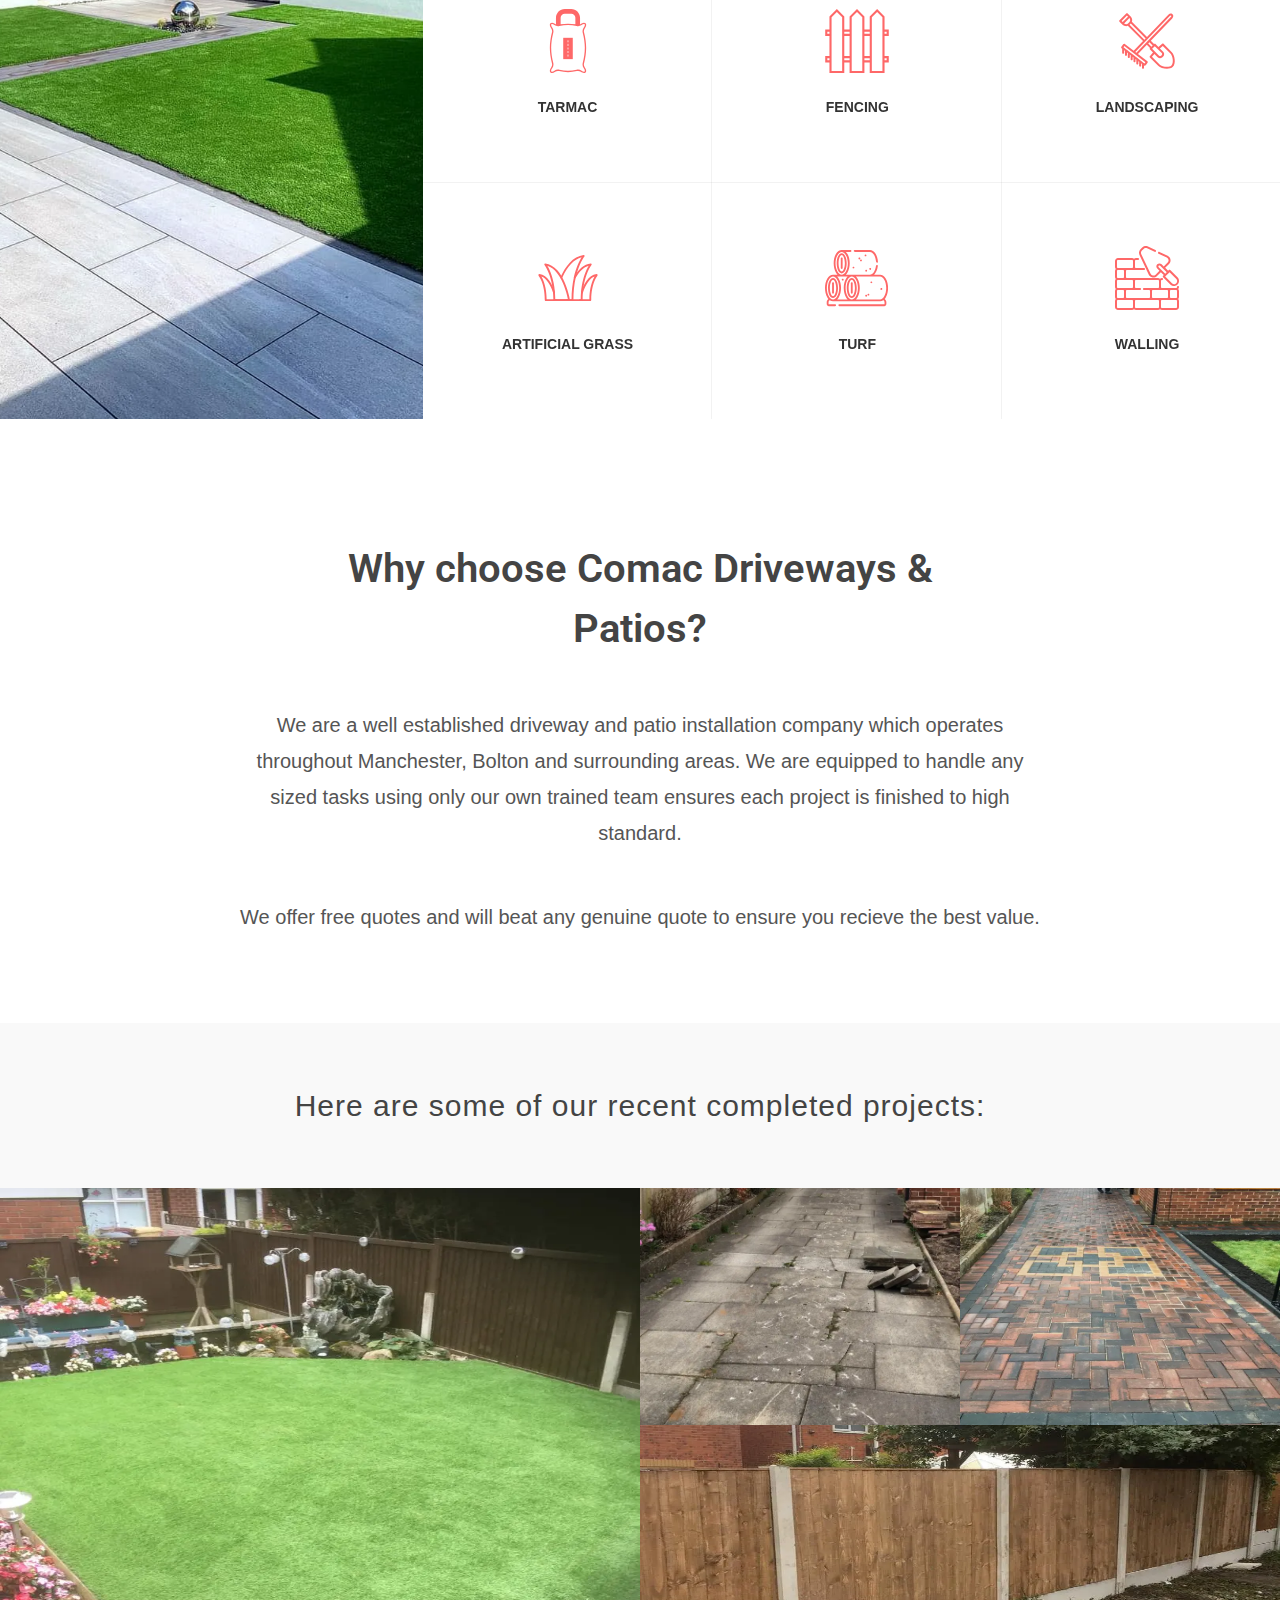
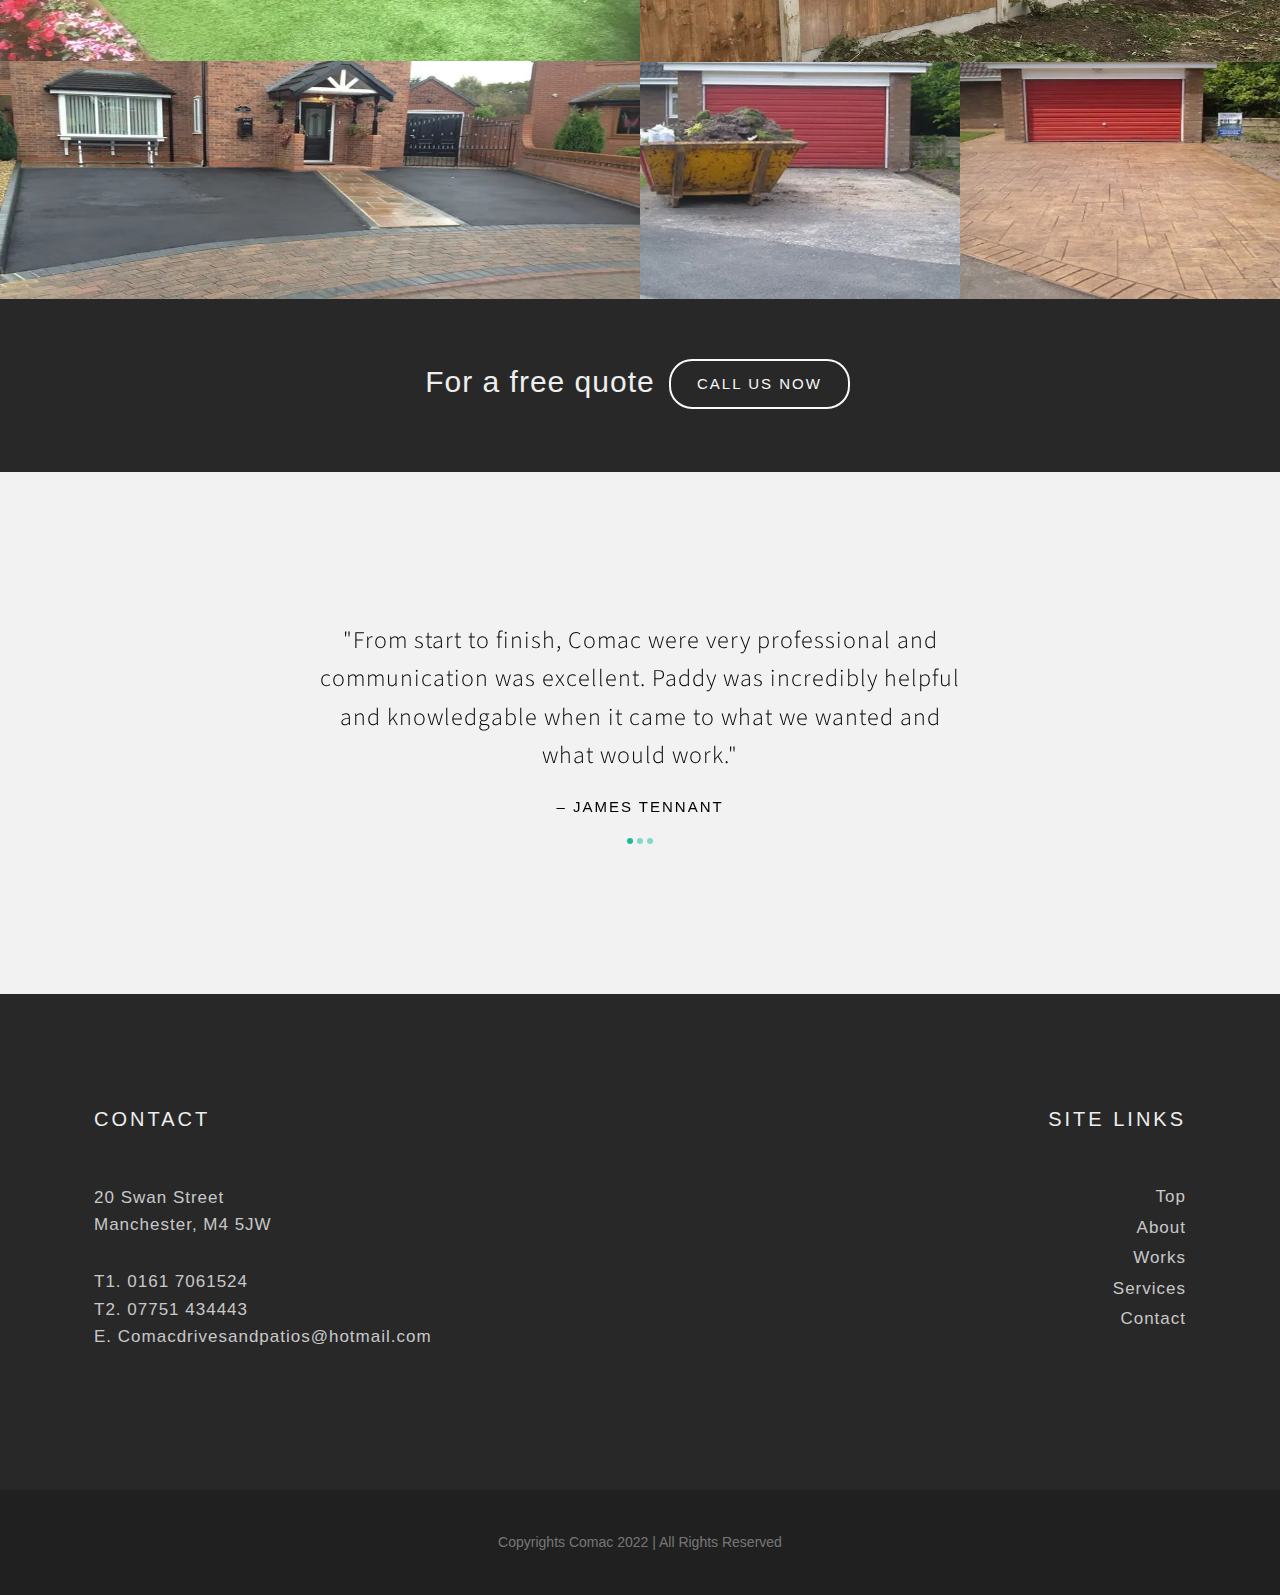
==== commit 7ab9ad7f: "webp added" ====
--- a/index.html
+++ b/index.html
@@ -154,12 +154,12 @@
 						</div>
 					</div>
 
-					<div class="col-lg-7 col-md-6 center p-0 min-vh-50" style="background: url('one-page/images/page/main.jpg') center center no-repeat; background-size: cover;">
+					<div class="col-lg-7 col-md-6 center p-0 min-vh-50" style="background: url('one-page/images/page/main.webp') center center no-repeat; background-size: cover;">
 						<div class="fslider h-100 position-absolute" data-speed="2000" data-pause="4000" data-animation="fade" data-arrows="false" data-pagi="false" style="background-color: #333;">
 							<div class="flexslider">
 								<div class="slider-wrap">
 									<div class="slide" style="background: url('demos/media-agency/images/1.jpg') right;background-size: cover;"></div>
-									<div class="slide" style="background: url('demos/media-agency/images/2.jpg') right; background-size: cover;"></div>
+									<div class="slide" style="background: url('demos/media-agency/images/2.webp') right; background-size: cover;"></div>
 									<div class="slide" style="background: url('demos/media-agency/images/3.webp') right; background-size: cover;"></div>
 								</div>
 							</div>
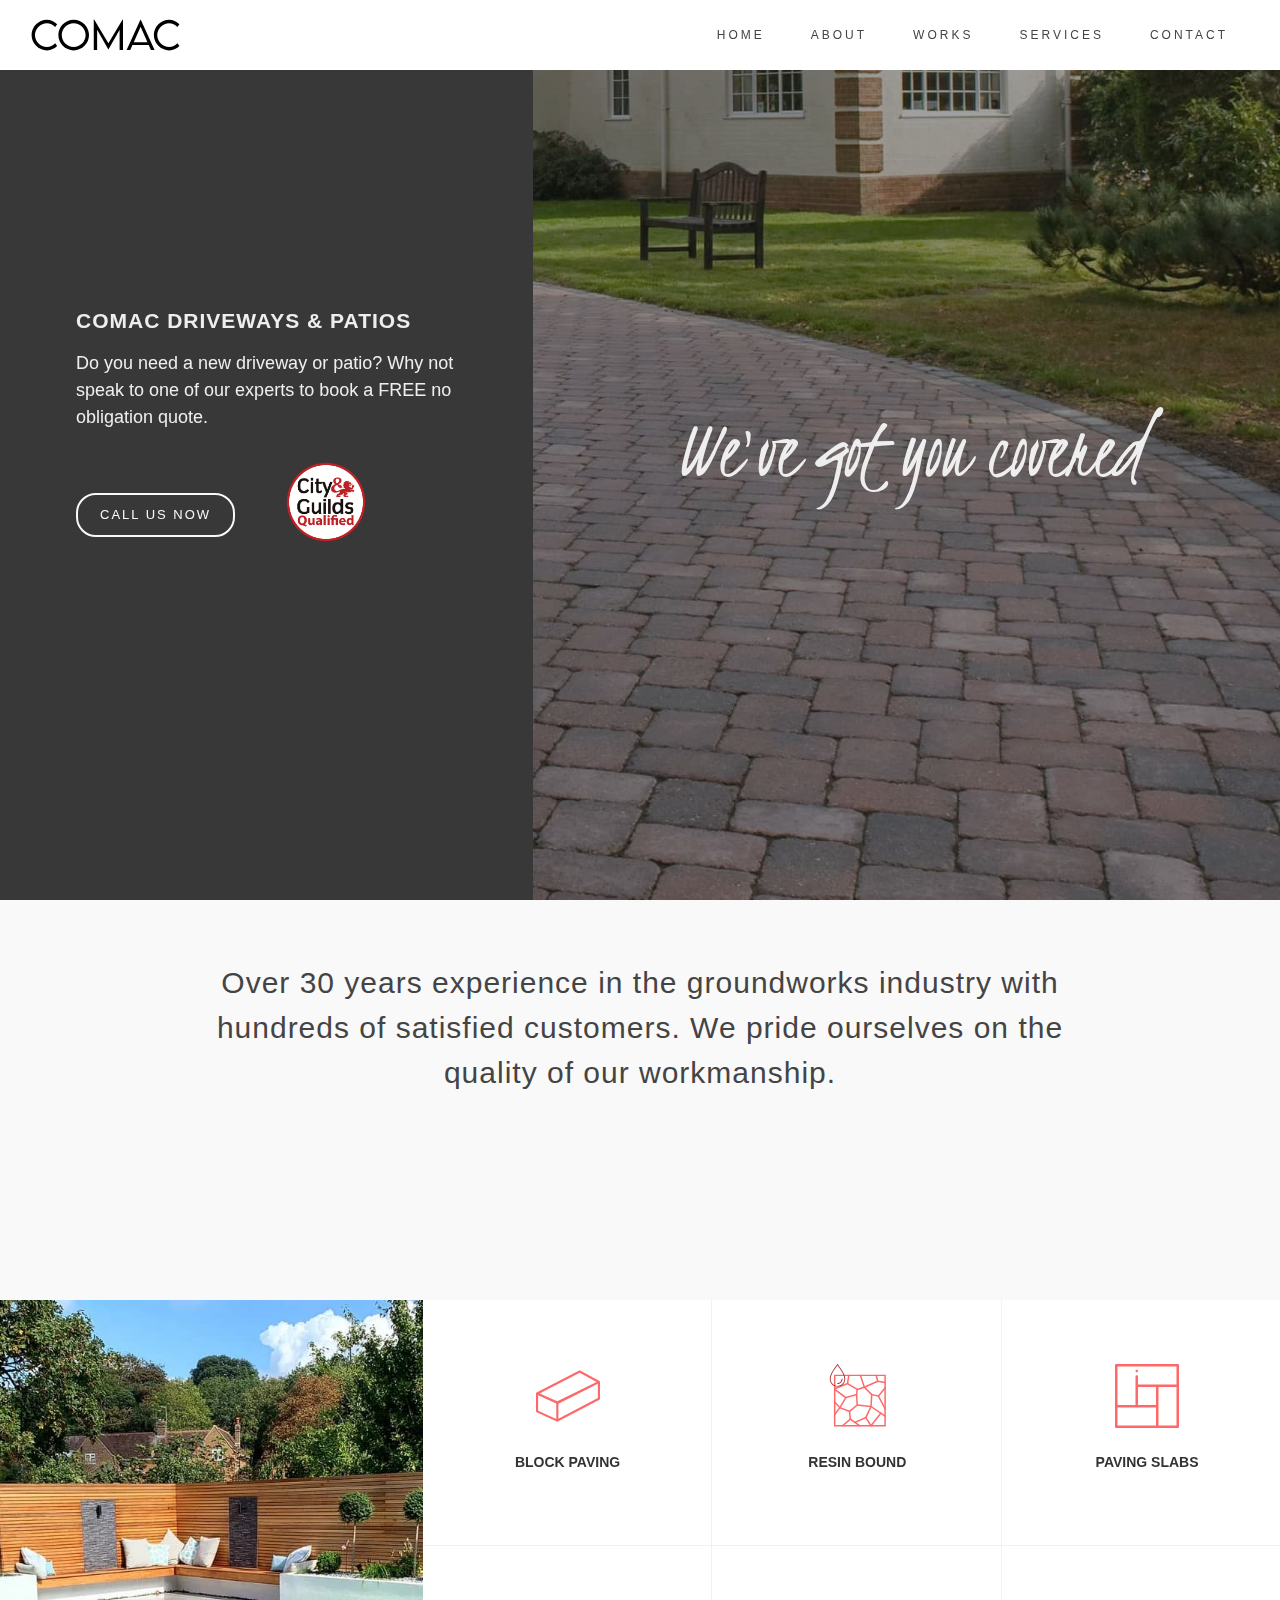
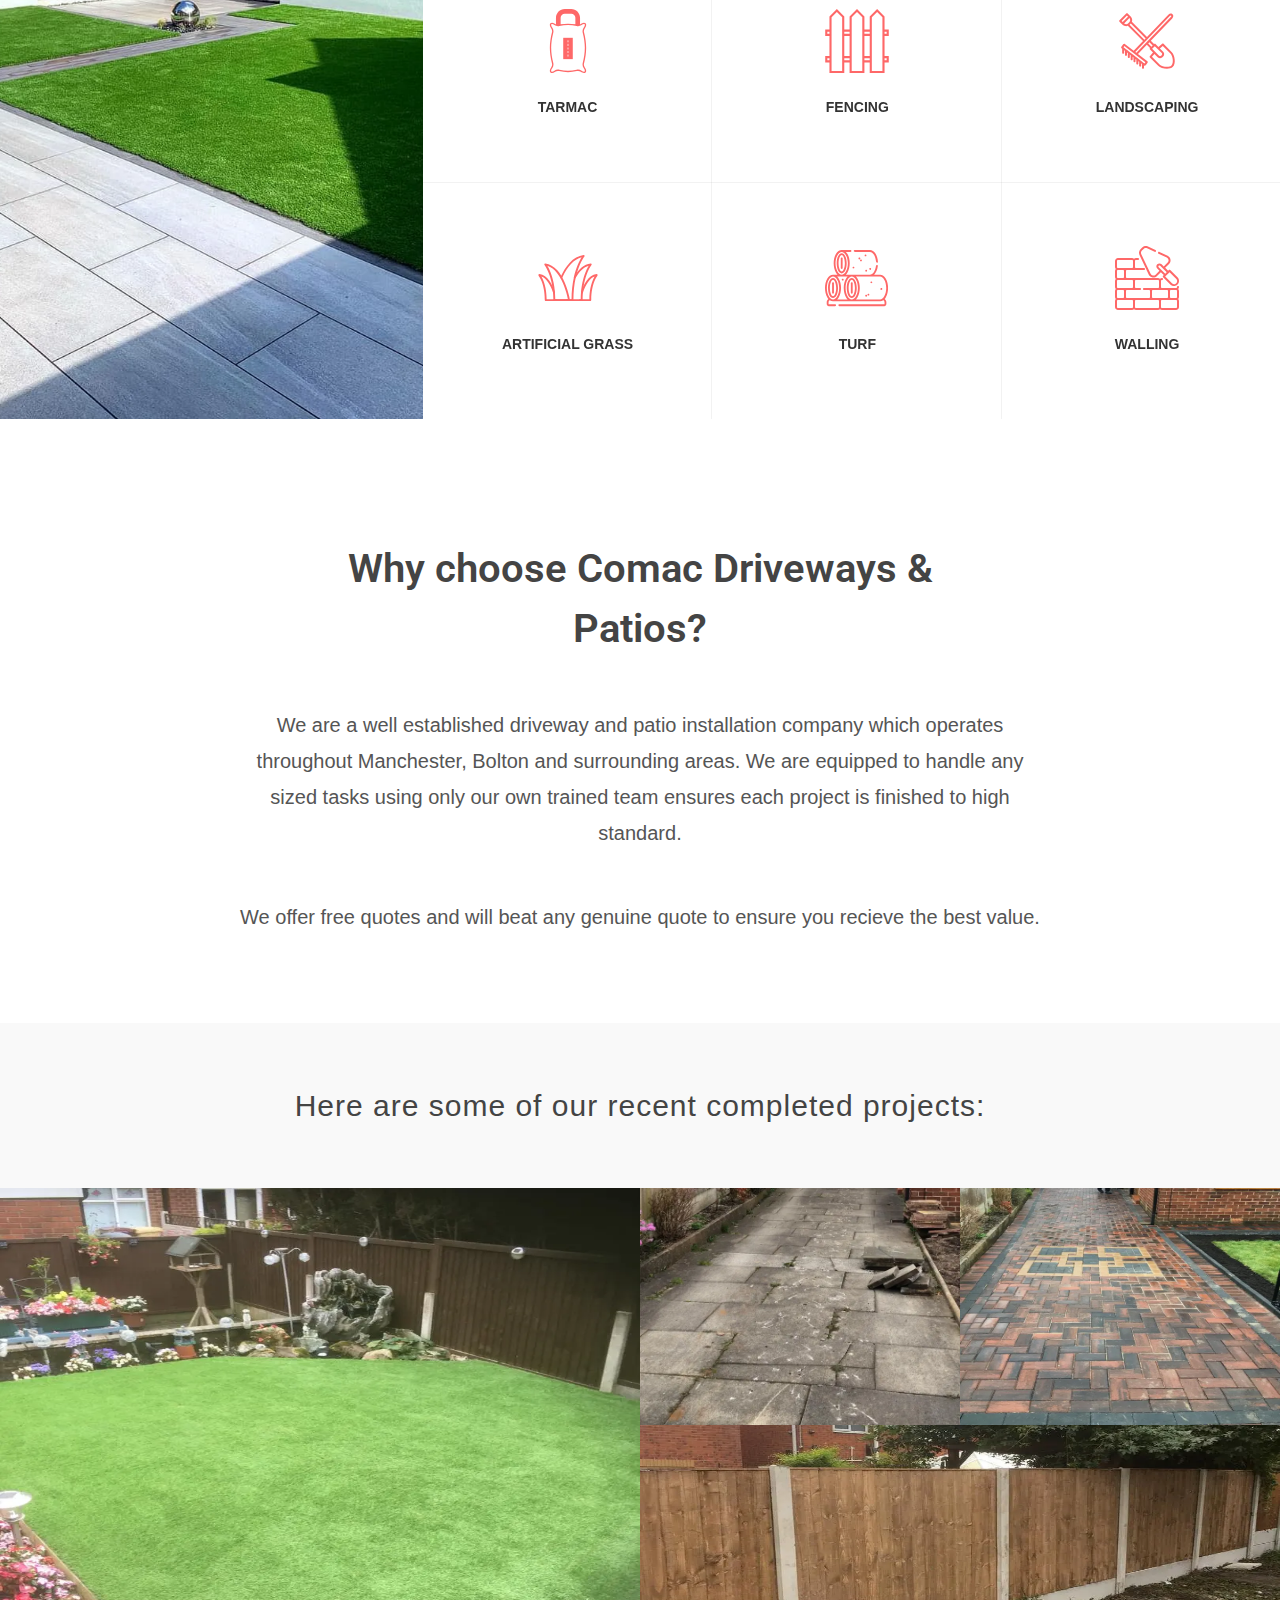
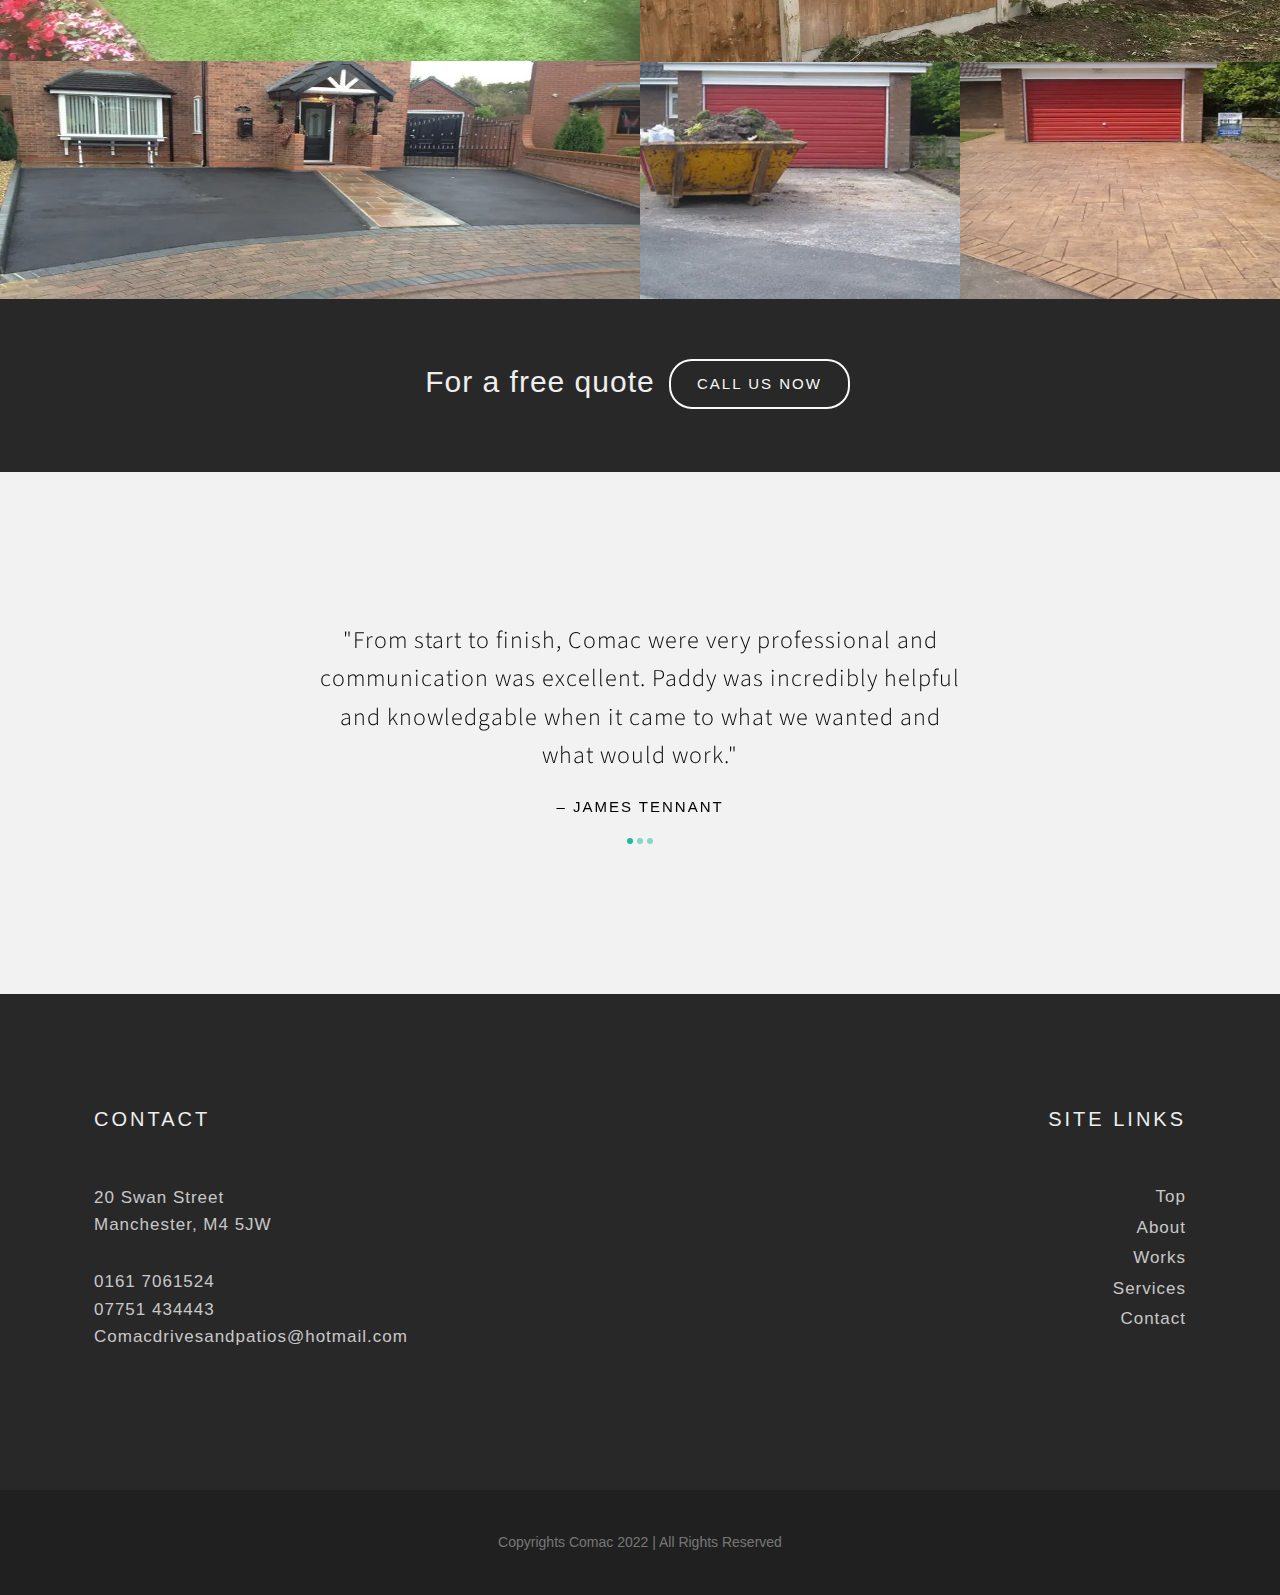
==== commit c8b72210: "display issues fixed" ====
--- a/index.html
+++ b/index.html
@@ -134,19 +134,20 @@
 				<div class="row position-absolute position-lg-relative w-100 h-100 m-0 align-items-stretch">
 					<div class="col-lg-5 col-md-6 dark" style="background-color: #383838;">
 						<div class="vertical-middle subscribe-widget" data-loader="button">
-							<div class="col-padding">
+							<div class="hero-cont col-padding">
 								<div class="heading-block border-bottom-0 bottommargin-sm">
 									<h1 style="line-height: 1.4; font-size: 21px; margin-top: -20px;">Comac Driveways & Patios</h1>
 
-									<p style="margin-top: 15px; font-size: 18px;">Do you need a new driveway or patio?</p>
-
-									<p style="margin-top: 15px; font-size: 18px;">Why not speak to one of our experts to book a FREE no obligation quote.</p>	
+									<p style="margin-top: 15px; font-size: 18px;">Do you need a new driveway or patio? Why not speak to one of our experts to book a FREE no obligation quote.</p>
+
 									<div class="cert-cont" style="display: flex; width: 210px; align-items: center;">
 										<div class="col-12">
-											<button  type="submit" class="button button-light button-circle button-border ms-0 topmargin-sm" value="submit">Call us now</button>
+											<a href="tel:07751434443">
+												<button type="submit" class="hero-btn button button-light button-circle button-border ms-0 topmargin-sm" value="submit">Call us now</button>
+											</a>
 										</div>
 	
-										<img src="./assets/cert.webp" alt="Certificate" style="height: 80px;">
+										<img src="./assets/cert.webp" alt="Certificate">
 									</div>								
 								</div>
 								<div class="widget-subscribe-form-result" data-notify-type="success" data-notify-msg=""></div>
@@ -200,7 +201,7 @@
 				<div class="col-lg-4 d-none d-md-block" style="background: url('images/services/main-bg.webp') center center no-repeat; background-size: cover;"></div>
 				<div class="col-lg-8">
 					<div class="row align-items-stretch grid-border clearfix service-grids">
-						<div class="col-lg-4 col-md-6 col-padding">
+						<div class="col-lg-4 service-cont col-md-6 col-padding">
 							<div class="feature-box fbox-center fbox-dark fbox-plain">
 								<div class="fbox-icon">
 									<img src="./assets/block.svg" alt="Block">
@@ -211,7 +212,7 @@
 								</div>
 							</div>
 						</div>
-						<div class="col-lg-4 col-md-6 col-padding">
+						<div class="col-lg-4 service-cont col-md-6 col-padding">
 							<div class="feature-box fbox-center fbox-dark fbox-plain">
 								<div class="fbox-icon">
 									<img src="./assets/resin.svg" alt="Resin">
@@ -221,7 +222,7 @@
 								</div>
 							</div>
 						</div>
-						<div class="col-lg-4 col-md-6 col-padding">
+						<div class="col-lg-4 service-cont col-md-6 col-padding">
 							<div class="feature-box fbox-center fbox-dark fbox-plain">
 								<div class="fbox-icon">
 									<img src="./assets/slabs.svg" alt="Slabs">
@@ -231,7 +232,7 @@
 								</div>
 							</div>
 						</div>
-						<div class="col-lg-4 col-md-6 col-padding">
+						<div class="col-lg-4 service-cont col-md-6 col-padding">
 							<div class="feature-box fbox-center fbox-dark fbox-plain">
 								<div class="fbox-icon">
 									<img src="./assets/tarmac.svg" alt="Tarmac">
@@ -241,7 +242,7 @@
 								</div>
 							</div>
 						</div>
-						<div class="col-lg-4 col-md-6 col-padding">
+						<div class="col-lg-4 service-cont col-md-6 col-padding">
 							<div class="feature-box fbox-center fbox-dark fbox-plain">
 								<div class="fbox-icon">
 									<img src="./assets/fence.svg" alt="Fencing">
@@ -251,7 +252,7 @@
 								</div>
 							</div>
 						</div>
-						<div class="col-lg-4 col-md-6 col-padding">
+						<div class="col-lg-4 service-cont col-md-6 col-padding">
 							<div class="feature-box fbox-center fbox-dark fbox-plain">
 								<div class="fbox-icon">
 									<img src="./assets/landscaping.svg" alt="landscaping">
@@ -262,7 +263,7 @@
 							</div>
 						</div>
 
-						<div class="col-lg-4 col-md-6 col-padding">
+						<div class="col-lg-4 service-cont col-md-6 col-padding">
 							<div class="feature-box fbox-center fbox-dark fbox-plain">
 								<div class="fbox-icon">
 									<img src="./assets/grass.svg" alt="Artificial grass">
@@ -273,7 +274,7 @@
 							</div>
 						</div>
 
-						<div class="col-lg-4 col-md-6 col-padding">
+						<div class="col-lg-4 service-cont col-md-6 col-padding">
 							<div class="feature-box fbox-center fbox-dark fbox-plain">
 								<div class="fbox-icon">
 									<img src="./assets/turf.svg" alt="Turf">
@@ -284,7 +285,7 @@
 							</div>
 						</div>
 
-						<div class="col-lg-4 col-md-6 col-padding">
+						<div class="col-lg-4 service-cont col-md-6 col-padding">
 							<div class="feature-box fbox-center fbox-dark fbox-plain">
 								<div class="fbox-icon">
 									<img src="./assets/wall.svg" alt="Brick Wall">
@@ -777,8 +778,8 @@
 		</section><!-- #content end -->
 
 			<div class="section dark m-0">
-				<div class="mx-auto center" style="max-width: 900px;">
-					<h2 class="mb-0 fw-light ls1">For a free quote <a href="#" data-scrollto="#template-contactform" data-offset="140" data-easing="easeInOutExpo" data-speed="1250" class="button button-border button-circle button-light button-large my-0" style="position: relative; top: -3px;">Call us now</a></h2>
+				<div class="mx-auto center" style="max-width: 900px;" href="">
+					<h2 class="mb-0 fw-light ls1">For a free quote <a href="tel:07751434443" data-scrollto="#template-contactform" data-offset="140" data-easing="easeInOutExpo" data-speed="1250" class="button button-border button-circle button-light button-large my-0" style="position: relative; top: -3px;">Call us now</a></h2>
 				</div>
 			</div>
 
@@ -845,7 +846,7 @@
 								<h4>Contact</h4>
 
 								<p class="lead" >20 Swan Street<br>Manchester, M4 5JW</p>
-								<p class="lead">T1. 0161 7061524<br>T2. 07751 434443<br>E. Comacdrivesandpatios@hotmail.com</p>
+								<p class="lead"><a style="text-decoration:underline ;" href="tel:0161 7061524">0161 7061524</a><br><a href="tel:07751 434443">07751 434443</a><br>Comacdrivesandpatios@hotmail.com</p>
 							</div>
 						</div>
 
--- a/css/custom.css
+++ b/css/custom.css
@@ -13,10 +13,14 @@
 	text-align: end;
 }
 
+.hero-cont img {
+	height: 80px;
+}
+
 @media screen and (max-width: 700px) {
 
 	.service-list {
-		grid-template-columns: 1fr 1fr !important;
+		grid-template-columns: 1fr 1fr!important;
 	}
 
 	.col-padding {
@@ -31,9 +35,41 @@
 		text-align: center;
 	}
 
+	.service-grids {
+		display: grid;
+		grid-template-columns: 1fr 1fr;
+	}
+
 	.service-grids div {
-		/* grid-template-columns: 1fr 1fr !important; */
-		/* height: 90px; */
 		width: 90px;
 	}
+
+	.cert-cont {
+		position: relative;
+		bottom: 30px;
+		/* justify-content: space-around; */
+	}
+
+	.hero-cont {
+		padding-bottom: 0;
+	}
+
+	.hero-cont h1, .hero-cont p{
+		width: 280px;
+	}
+
+	.hero-cont img {
+		height: 60px;
+		margin-left: 20px;
+	}
+
+	.hero-cont .col-12 {
+		width: fit-content;
+	}
+
+	.service-cont {
+		height: 80px;
+		width: 80px;
+		margin-top: 60px;
+	}
 }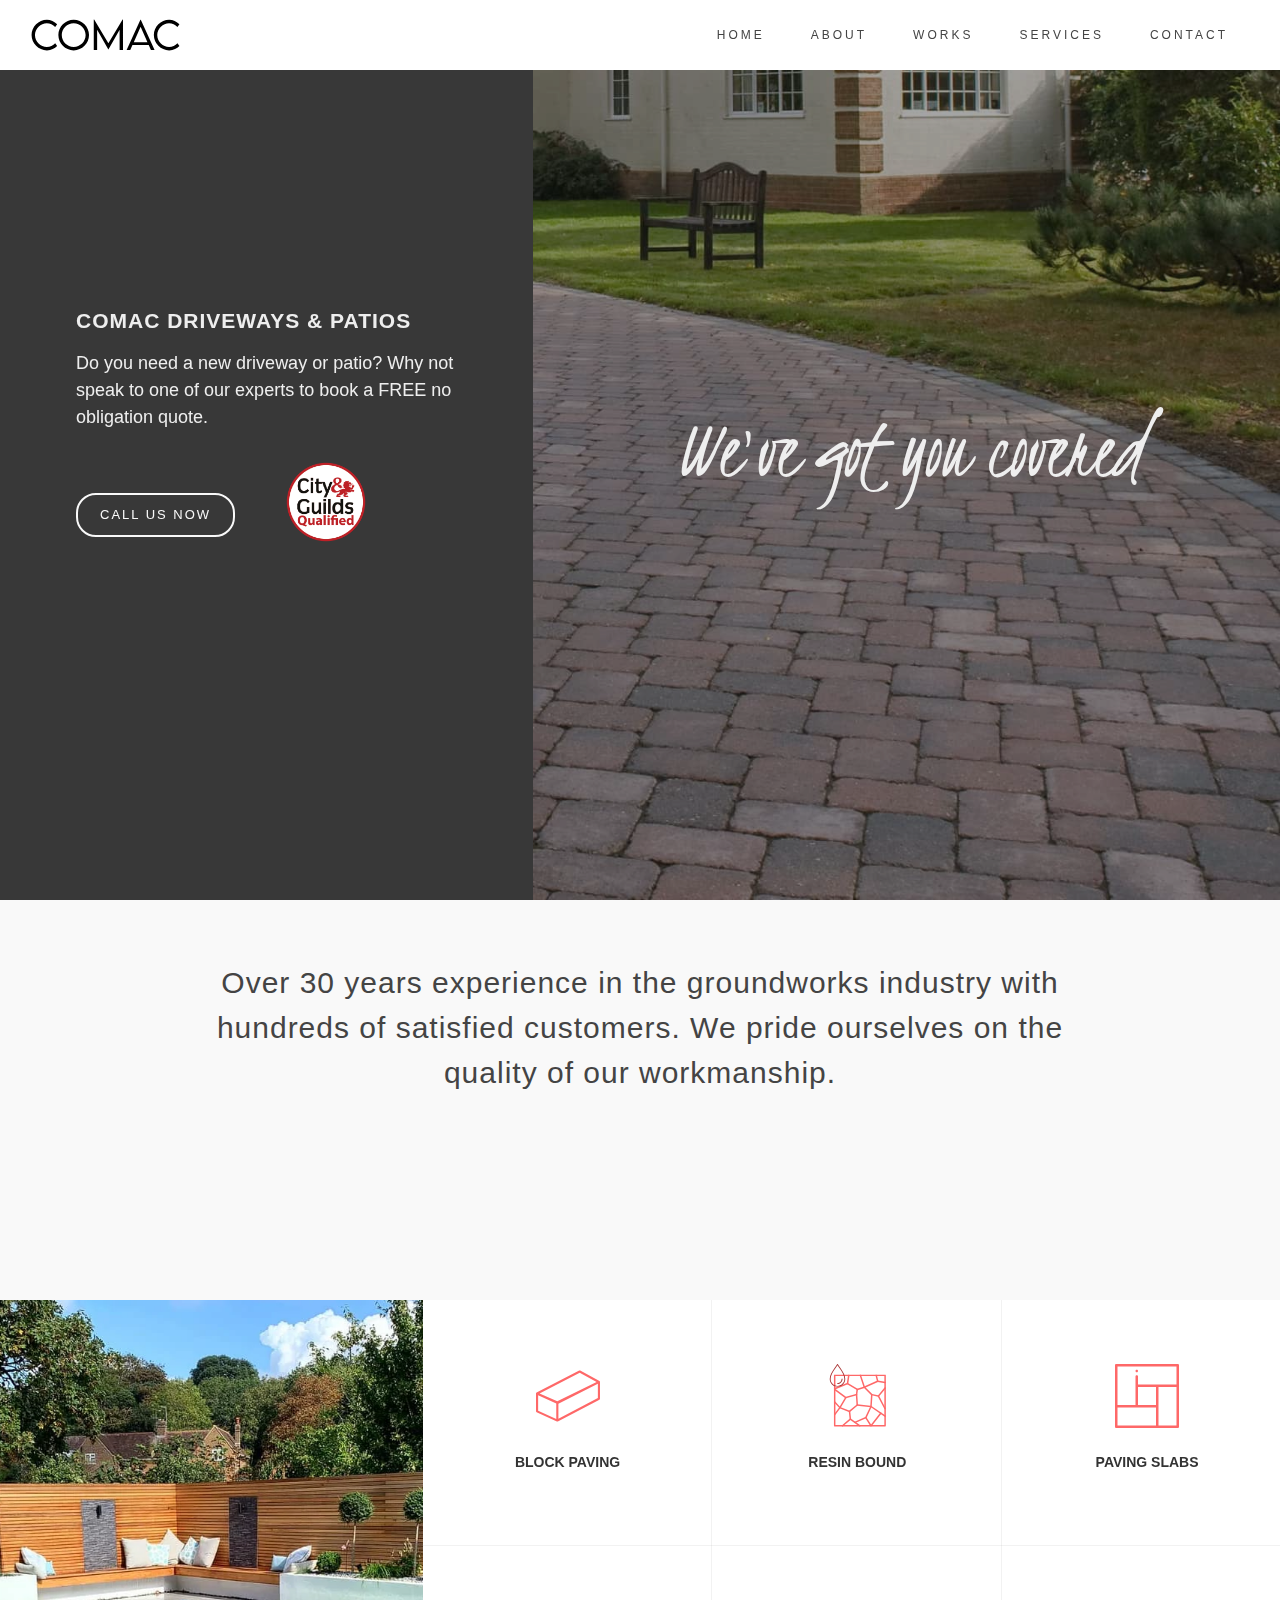
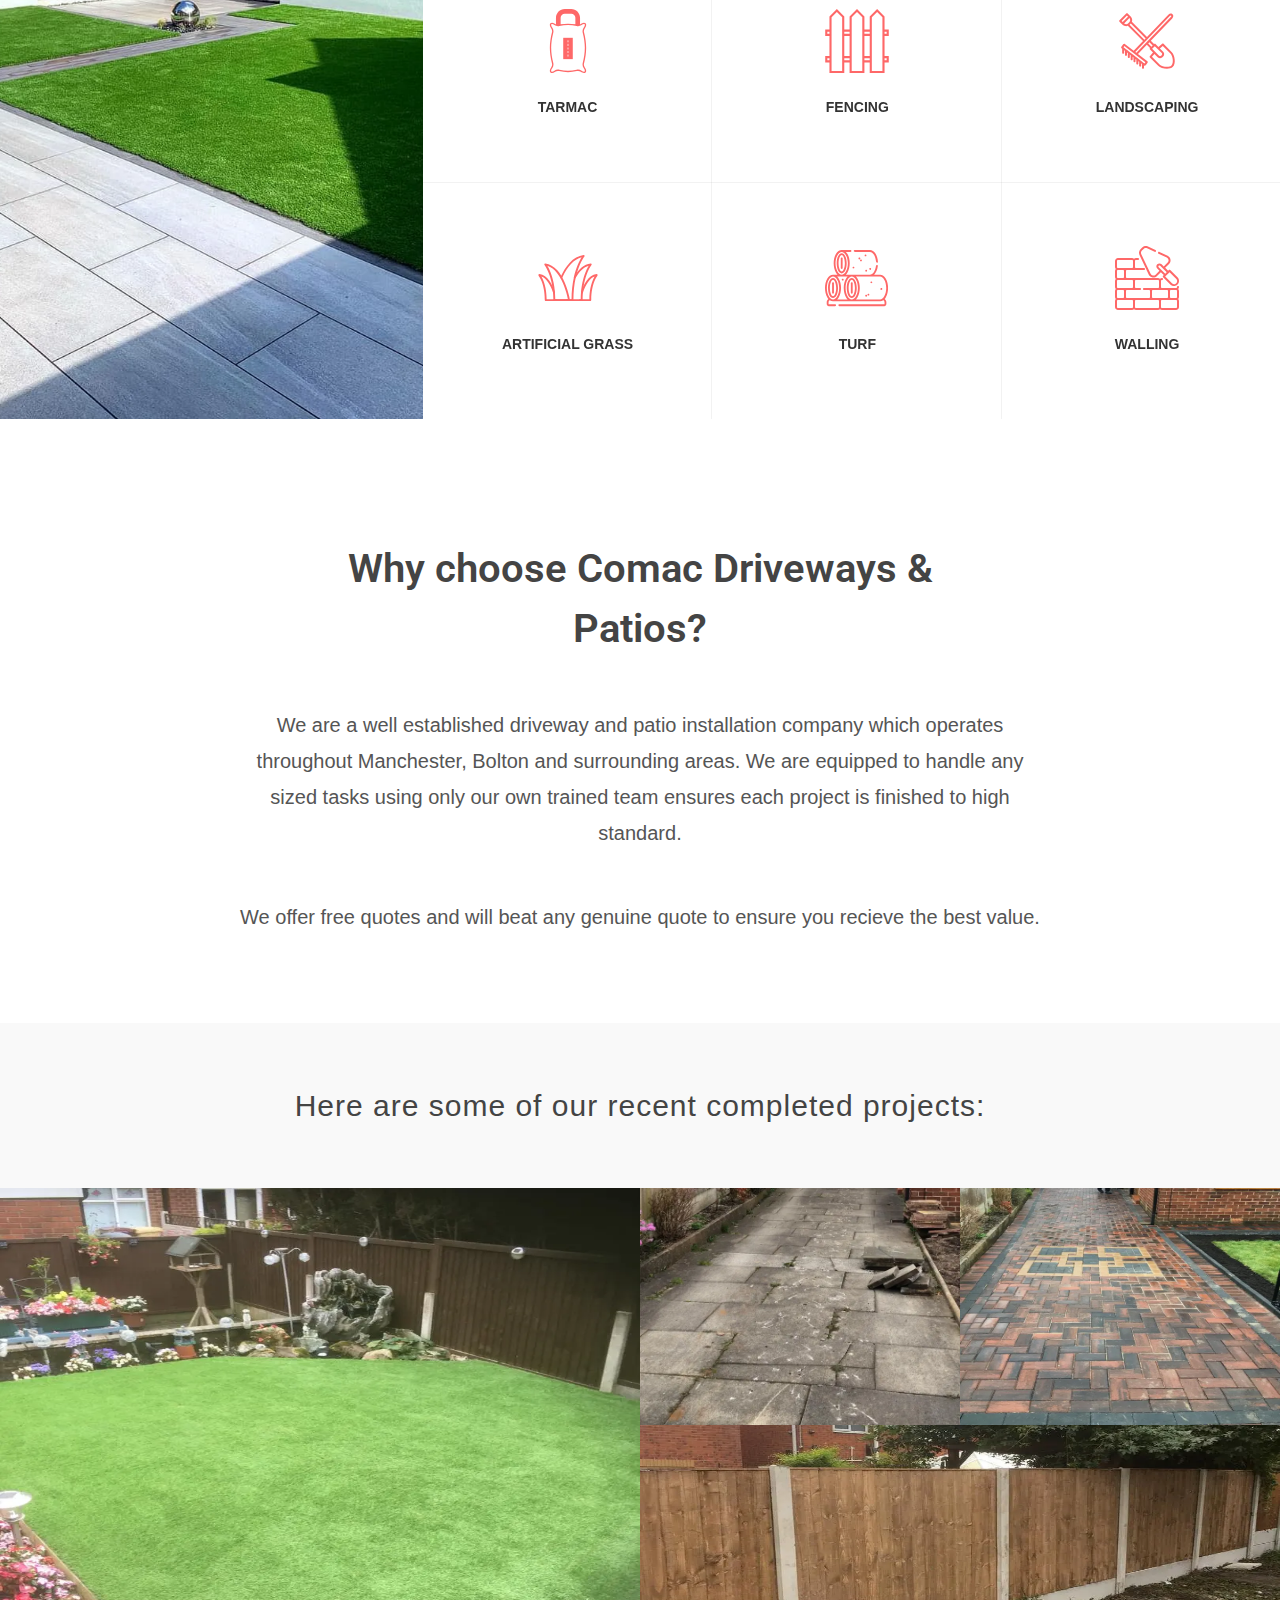
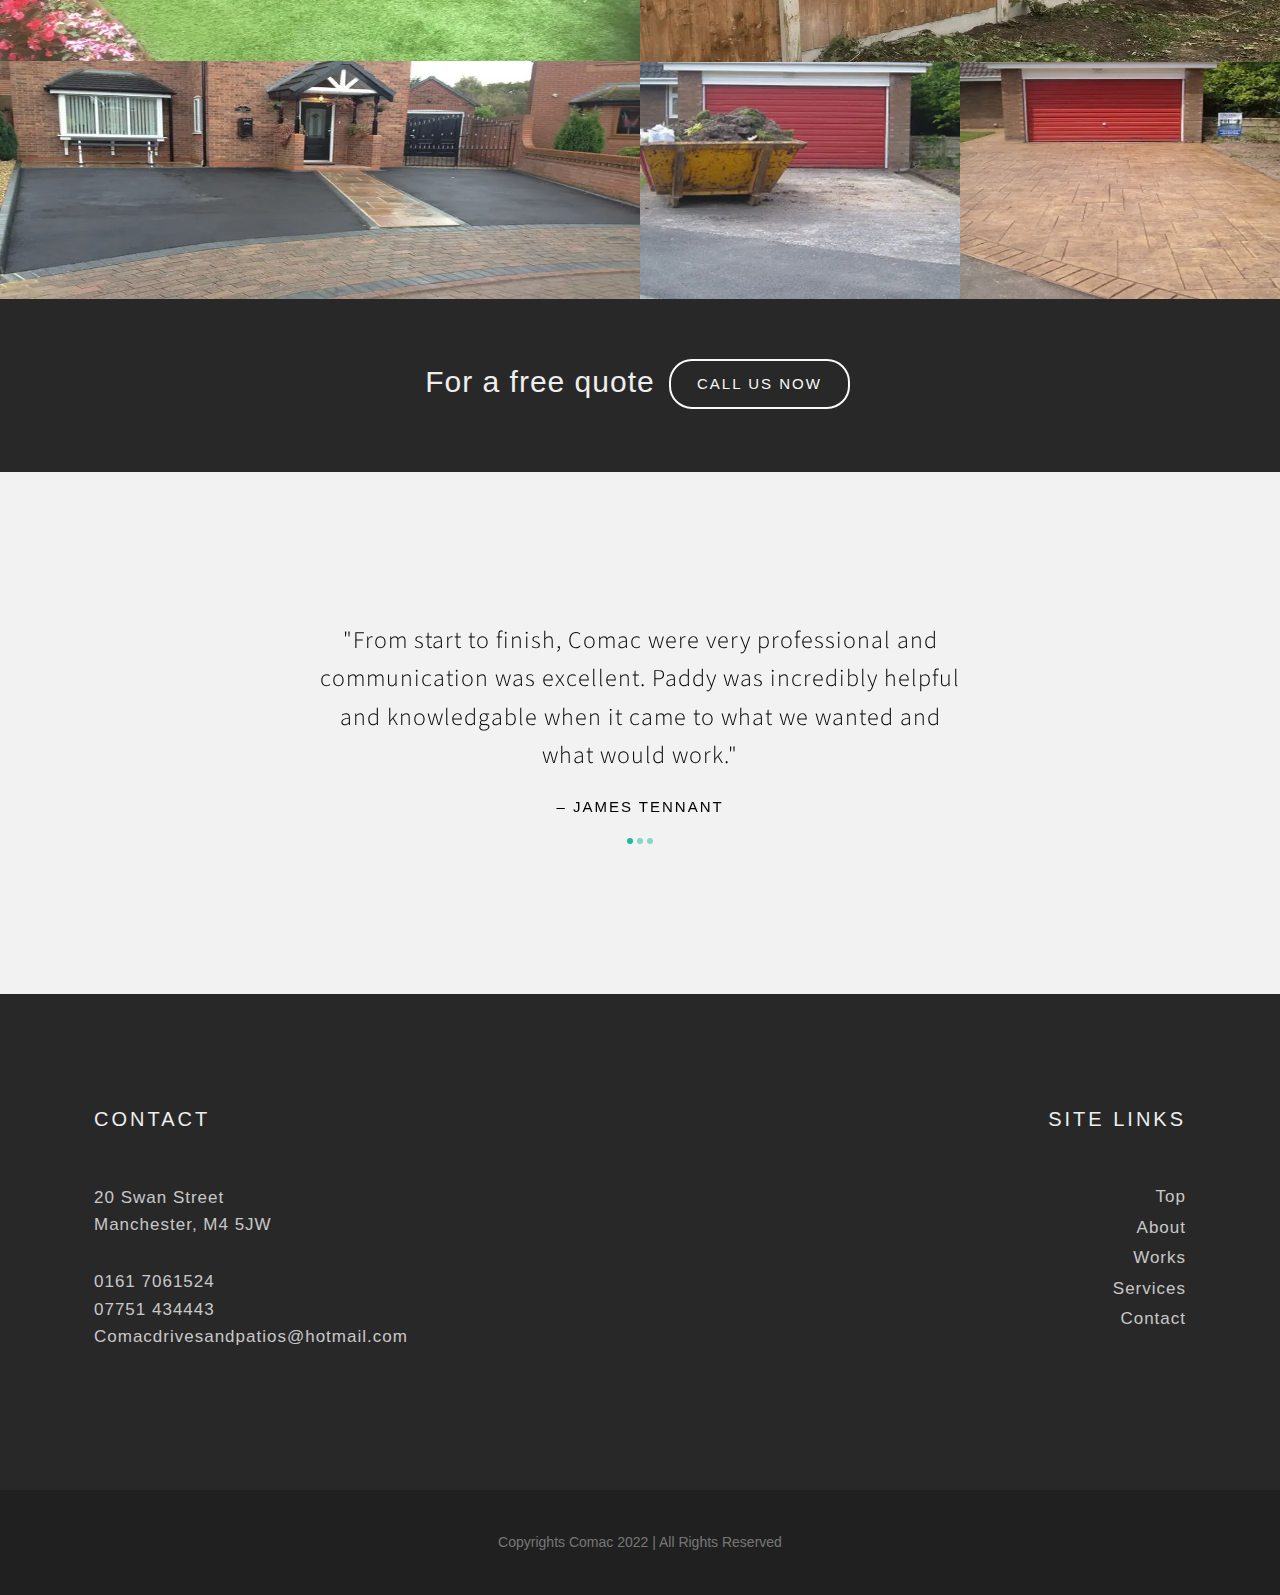
==== commit c55c19f2: "test push" ====
--- a/index.html
+++ b/index.html
@@ -199,7 +199,7 @@
 			<div class="row align-items-stretch">
 
 				<div class="col-lg-4 d-none d-md-block" style="background: url('images/services/main-bg.webp') center center no-repeat; background-size: cover;"></div>
-				<div class="col-lg-8">
+				<div class="col-lg-8 service-container">
 					<div class="row align-items-stretch grid-border clearfix service-grids">
 						<div class="col-lg-4 service-cont col-md-6 col-padding">
 							<div class="feature-box fbox-center fbox-dark fbox-plain">
--- a/css/custom.css
+++ b/css/custom.css
@@ -37,11 +37,10 @@
 
 	.service-grids {
 		display: grid;
+		align-items: center;
+		justify-items: center;
 		grid-template-columns: 1fr 1fr;
-	}
-
-	.service-grids div {
-		width: 90px;
+		width: 100%;
 	}
 
 	.cert-cont {
@@ -68,8 +67,10 @@
 	}
 
 	.service-cont {
-		height: 80px;
-		width: 80px;
+		height: 140px;
+		width: 66px;
 		margin-top: 60px;
+		padding: 0px;
+		margin-right: 0px;
 	}
 }